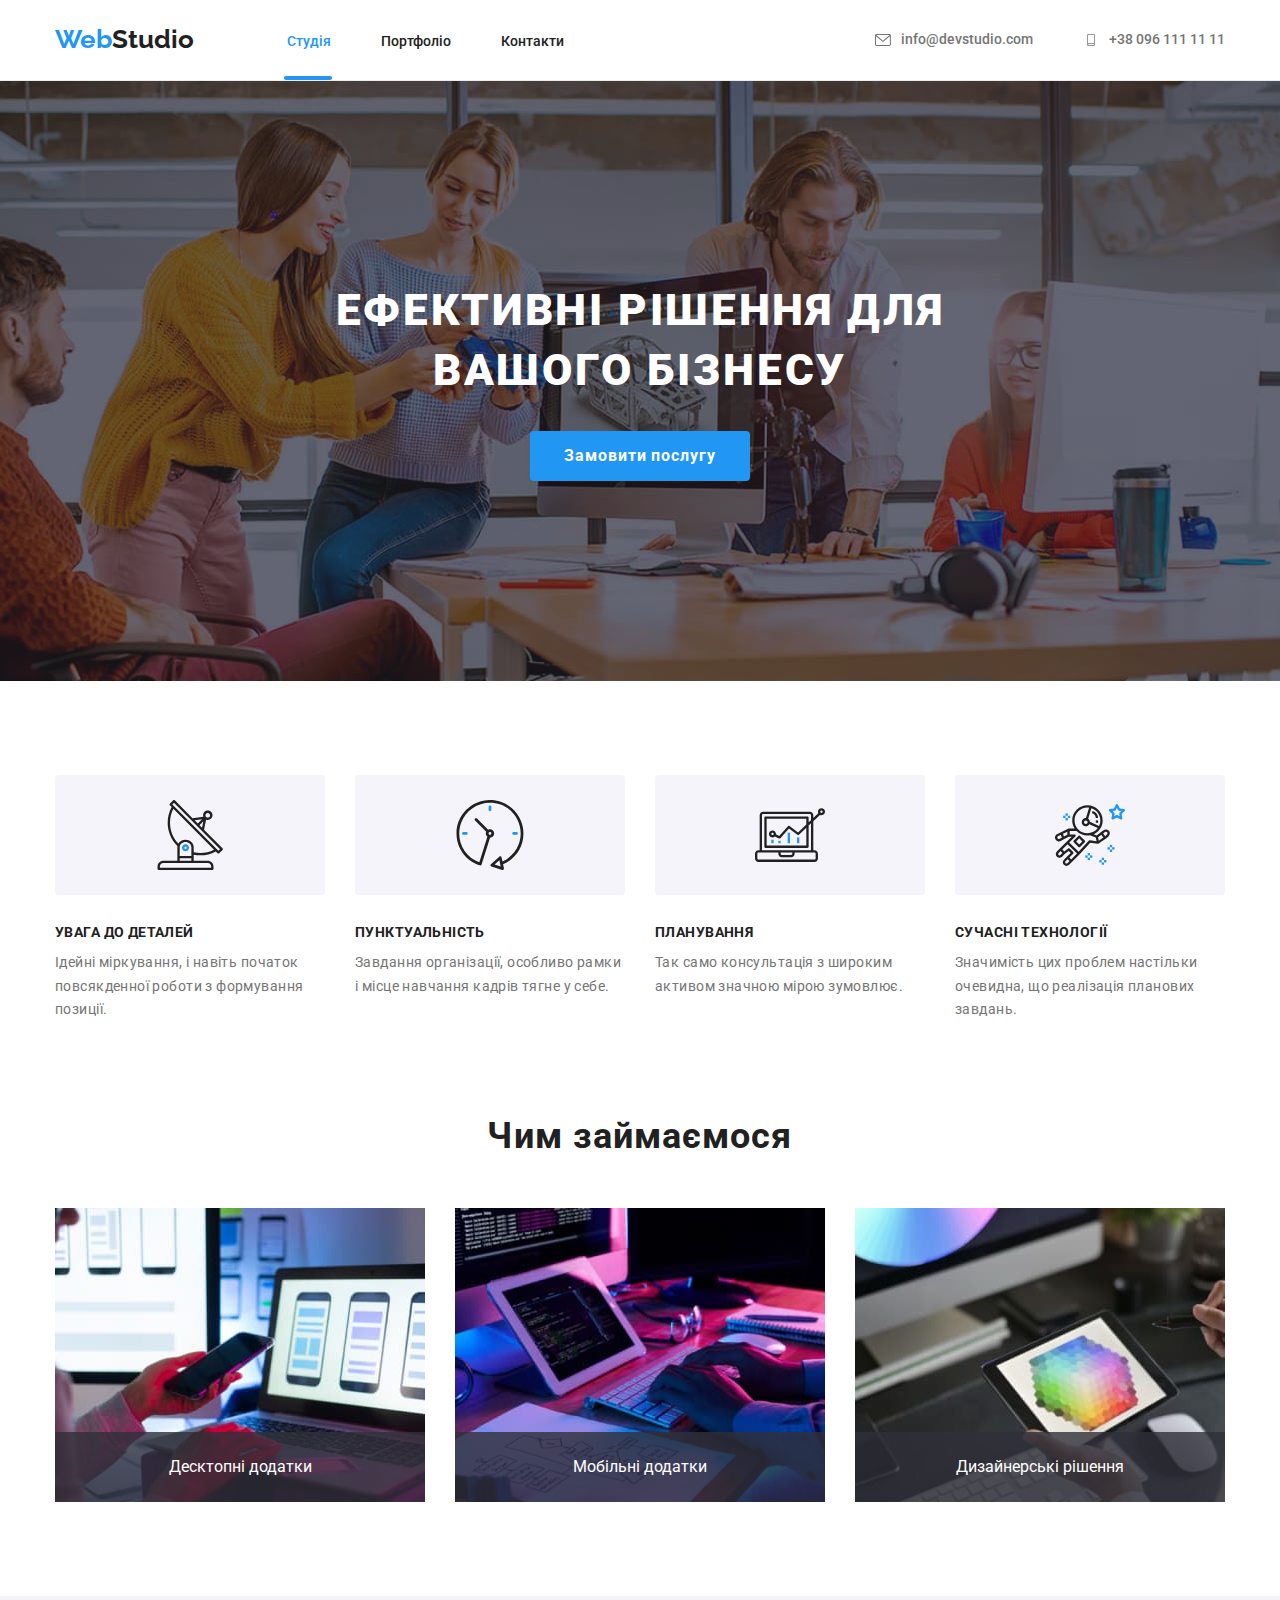
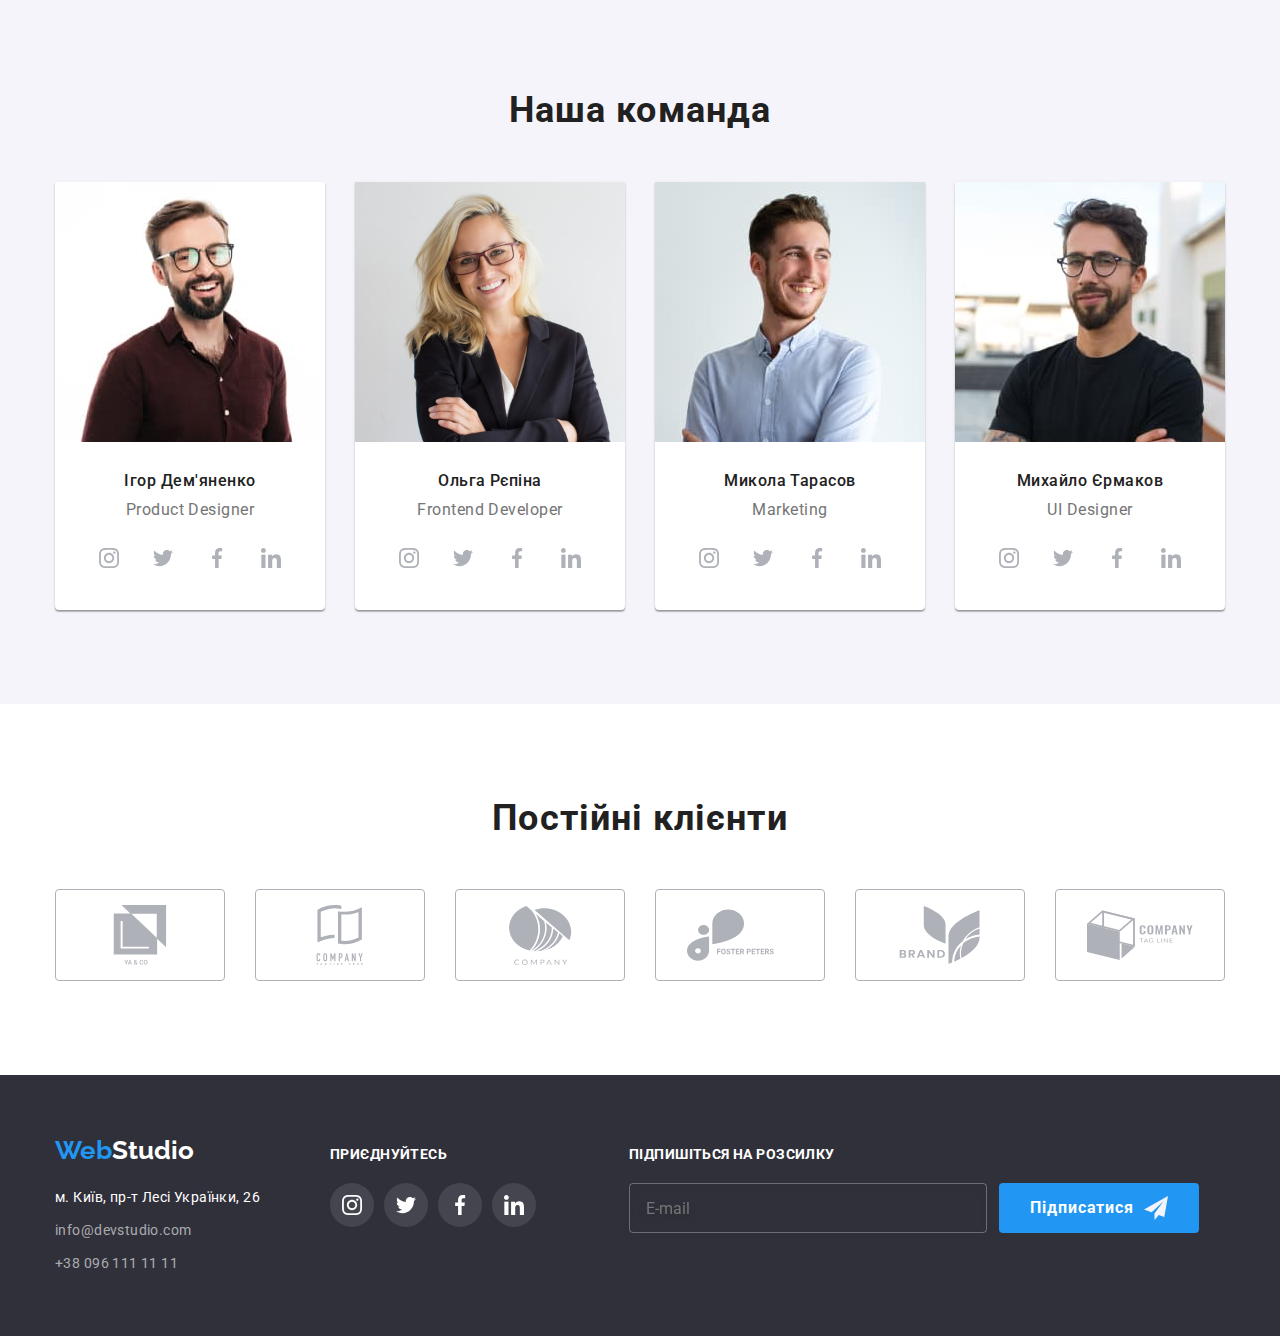
==== index.html @ 35b8fbfa "index.html BEM update" ====
<!DOCTYPE html>
<html lang="uk">
  <head>
    <meta charset="UTF-8" />
    <meta http-equiv="X-UA-Compatible" content="IE=edge" />
    <meta name="viewport" content="width=device-width, initial-scale=1.0" />
    <link rel="preconnect" href="https://fonts.googleapis.com" />
    <link rel="preconnect" href="https://fonts.gstatic.com" crossorigin />
    <link
      href="https://fonts.googleapis.com/css2?family=Raleway:wght@700&family=Roboto:wght@400;500;700;900&display=swap"
      rel="stylesheet"
    />
    <link
      rel="stylesheet"
      href="https://cdnjs.cloudflare.com/ajax/libs/modern-normalize/1.1.0/modern-normalize.css"
      integrity="sha512-Y0MM+V6ymRKN2zStTqzQ227DWhhp4Mzdo6gnlRnuaNCbc+YN/ZH0sBCLTM4M0oSy9c9VKiCvd4Jk44aCLrNS5Q=="
      crossorigin="anonymous"
      referrerpolicy="no-referrer"
    />
    <link rel="stylesheet" href="./css/styles.css" />
    <title>Студія</title>
  </head>

  <body>
    <!-- Шапка сторінки -->
    <header class="topbar">
      <div class="container topbar-flex">
        <nav class="topbar-navigation">
          <!-- Логотип -->
          <a href="./index.html" class="logo link-options"
            ><span class="word-web">Web</span
            ><span class="studio-header">Studio</span></a
          >
          <!-- Навігація по сторінці -->
          <ul class="topbar-navigation__list">
            <li class="topbar-navigation__group">
              <a
                href="./index.html"
                class="link-options topbar-navigation__link hover-transition active-main"
                >Студія</a
              >
            </li>
            <li class="topbar-navigation__group">
              <a
                href="./portfolio.html"
                class="link-options topbar-navigation__link hover-transition"
                >Портфоліо</a
              >
            </li>
            <li class="topbar-navigation__group">
              <a
                href="#"
                class="link-options topbar-navigation__link hover-transition"
                >Контакти</a
              >
            </li>
          </ul>
        </nav>
        <ul class="topbar-contacts__list">
          <li class="topbar-contacts__group">
            <a
              href="mailto:info@devstudio.com"
              class="link-options topbar-contacts__link hover-transition"
            >
              <svg class="topbar-contacts__icon" width="16" height="12">
                <use href="./images/icomoon/symbol-defs.svg#icon-mail"></use>
              </svg>
              info@devstudio.com</a
            >
          </li>
          <li class="topbar-contacts__group">
            <a
              href="tel:+380961111111"
              class="link-options topbar-contacts__link hover-transition"
            >
              <svg class="topbar-contacts__icon" width="16" height="12">
                <use href="./images/icomoon/symbol-defs.svg#icon-tel"></use>
              </svg>
              +38 096 111 11 11</a
            >
          </li>
        </ul>
      </div>
    </header>
    <!-- Основний контент сторінки -->
    <main>
      <!-- Головний банер -->
      <section class="hero">
        <div class="container hero-container">
          <h1 class="hero-title">Ефективні рішення для вашого бізнесу</h1>
          <div class="hero-div-btn">
            <button
              type="button"
              class="hero-button hover-transition"
              data-modal-open
            >
              Замовити послугу
            </button>
            <!-- Приховане вікно з формою -->
            <div class="backdrop is-hidden" data-modal>
              <div class="modal-window">
                <button type="button" class="close-button" data-modal-close>
                  <svg class="modal-icon" width="18" height="18">
                    <use
                      href="./images/icomoon/symbol-defs.svg#icon-close-btn"
                    ></use>
                  </svg>
                </button>
                <p class="modal-title">
                  Залиште свої дані, ми вам передзвонимо
                </p>
                <form name="signup_form" autocomplete="on">
                  <div class="modal-group">
                    <div class="modal-list">
                      <label class="modal-label" for="user-name">Ім'я</label>
                      <div class="input-container">
                        <input
                          class="modal-input"
                          type="text"
                          name="user-name"
                          id="user-name"
                          required
                        />
                        <svg class="modal-input-icon" width="18" height="18">
                          <use
                            href="./images/icomoon/symbol-defs.svg#icon-person-black"
                          ></use>
                        </svg>
                      </div>
                    </div>
                    <div class="modal-list">
                      <label class="modal-label" for="phone-number"
                        >Телефон
                      </label>
                      <div class="input-container">
                        <input
                          class="modal-input"
                          type="tel"
                          name="phone-number"
                          id="phone-number"
                          required
                        />
                        <svg class="modal-input-icon" width="18" height="18">
                          <use
                            href="./images/icomoon/symbol-defs.svg#icon-phone-black"
                          ></use>
                        </svg>
                      </div>
                    </div>
                    <div class="modal-list">
                      <label class="modal-label" for="user-email">Пошта</label>
                      <div class="input-container">
                        <input
                          class="modal-input"
                          type="email"
                          name="user-email"
                          id="user-email"
                          required
                        />
                        <svg class="modal-input-icon" width="18" height="18">
                          <use
                            href="./images/icomoon/symbol-defs.svg#icon-email-black"
                          ></use>
                        </svg>
                      </div>
                    </div>
                    <div class="modal-list">
                      <label class="modal-label" for="user-comment"
                        >Коментар</label
                      >
                      <textarea
                        class="modal-comment"
                        name="user-comment"
                        placeholder="Введіть текст"
                        rows="8"
                      ></textarea>
                    </div>
                  </div>
                  <div class="modal-licence">
                    <label class="licence-checkbox">
                      <input
                        type="checkbox"
                        name="licence"
                        class="checkbox hover-transition"
                      />
                      <span class="custom-checkbox hover-transition">
                        <svg class="checkbox-input-icon" width="16" height="15">
                          <use
                            href="./images/icomoon/symbol-defs.svg#icon-icon-check"
                          ></use>
                        </svg>
                      </span>
                      <p class="licence-text">
                        Погоджуюся з розсилкою та приймаю
                        <a href="#" class="link-options licence"
                          >Умови договору</a
                        >
                      </p>
                    </label>
                  </div>
                  <div class="modal-container-btn">
                    <button
                      type="submit"
                      class="modal-submit-btn hero-button hover-transition"
                    >
                      Відправити
                    </button>
                  </div>
                </form>
              </div>
            </div>
          </div>
        </div>
      </section>

      <!-- Текст під банером -->
      <section class="our-features">
        <div class="container">
          <h2 class="hidden">наші особливості</h2>
          <ul class="our-features-list">
            <li class="our-features-group">
              <div class="our-icons-group">
                <svg class="our-features-icon" width="70" height="70">
                  <use
                    href="./images/icomoon/symbol-defs.svg#icon-antenna"
                  ></use>
                </svg>
              </div>
              <h3 class="our-features-title">увага до деталей</h3>
              <p class="our-features-text">
                Ідейні міркування, і навіть початок повсякденної роботи з
                формування позиції.
              </p>
            </li>
            <li class="our-features-group">
              <div class="our-icons-group">
                <svg class="our-features-icon" width="70" height="70">
                  <use href="./images/icomoon/symbol-defs.svg#icon-clock"></use>
                </svg>
              </div>
              <h3 class="our-features-title">пунктуальність</h3>
              <p class="our-features-text">
                Завдання організації, особливо рамки і місце навчання кадрів
                тягне у себе.
              </p>
            </li>
            <li class="our-features-group">
              <div class="our-icons-group">
                <svg class="our-features-icon" width="70" height="70">
                  <use
                    href="./images/icomoon/symbol-defs.svg#icon-diagram"
                  ></use>
                </svg>
              </div>
              <h3 class="our-features-title">планування</h3>
              <p class="our-features-text">
                Так само консультація з широким активом значною мірою зумовлює.
              </p>
            </li>
            <li class="our-features-group">
              <div class="our-icons-group">
                <svg class="our-features-icon" width="70" height="70">
                  <use
                    href="./images/icomoon/symbol-defs.svg#icon-astronaut"
                  ></use>
                </svg>
              </div>
              <h3 class="our-features-title">сучасні технології</h3>
              <p class="our-features-text">
                Значимість цих проблем настільки очевидна, що реалізація
                планових завдань.
              </p>
            </li>
          </ul>
        </div>
      </section>

      <!--  Чим займаємося -->
      <section class="img-section section">
        <div class="container img-container">
          <h2 class="img-section-title">Чим займаємося</h2>
          <ul class="img-section__group">
            <li class="img-section__list">
              <div class="img-section__position">
                <img
                  src="images/img-1.jpeg"
                  alt="програміст працює за робочим столом"
                  width="370"
                  height="294"
                  class="img-section__picture"
                />
                <p class="img-section__label">Десктопні додатки</p>
              </div>
            </li>
            <li class="img-section__list">
              <div class="img-section__position">
                <img
                  src="images/img-2.jpeg"
                  alt="програміст створює дизайн для мобільних додатків"
                  width="370"
                  height="294"
                  class="img-section__picture"
                />
                <p class="img-section__label">Мобільні додатки</p>
              </div>
            </li>
            <li class="img-section__list">
              <div class="img-section__position">
                <img
                  src="images/img-3.jpeg"
                  alt="креативний веб дизайнер"
                  width="370"
                  height="294"
                  class="img-section__picture"
                />
                <p class="img-section__label">Дизайнерські рішення</p>
              </div>
            </li>
          </ul>
        </div>
      </section>

      <!-- Наша команда -->
      <section class="our-team section">
        <div class="container our-team-container">
          <h2 class="our-team-title">Наша команда</h2>
          <ul class="our-team-group">
            <li class="our-team-group__list">
              <img
                src="images/pic-0.jpeg"
                alt="Ігор Дем'яненко"
                width="270"
                height="260"
                class="our-team-group__img"
              />
              <div class="our-team__img-text">
                <h3 class="our-team__subtitle">Ігор Дем'яненко</h3>
                <p class="our-team__text">Product Designer</p>
                <ul class="soc-group">
                  <li class="soc-list">
                    <a
                      href="#"
                      class="social-link link-options hover-transition"
                    >
                      <svg class="social-link-icon" width="20" height="20">
                        <use
                          href="./images/icomoon/symbol-defs.svg#icon-instagram"
                        ></use>
                      </svg>
                    </a>
                  </li>
                  <li class="soc-list">
                    <a
                      href="#"
                      class="social-link link-options hover-transition"
                    >
                      <svg class="social-link-icon" width="20" height="20">
                        <use
                          href="./images/icomoon/symbol-defs.svg#icon-twitter"
                        ></use>
                      </svg>
                    </a>
                  </li>
                  <li class="soc-list">
                    <a
                      href="#"
                      class="social-link link-options hover-transition"
                    >
                      <svg class="social-link-icon" width="20" height="20">
                        <use
                          href="./images/icomoon/symbol-defs.svg#icon-facebook"
                        ></use>
                      </svg>
                    </a>
                  </li>
                  <li class="soc-list">
                    <a
                      href="#"
                      class="social-link link-options hover-transition"
                    >
                      <svg class="social-link-icon" width="20" height="20">
                        <use
                          href="./images/icomoon/symbol-defs.svg#icon-linkedin"
                        ></use>
                      </svg>
                    </a>
                  </li>
                </ul>
              </div>
            </li>
            <li class="our-team-group__list">
              <img
                src="images/pic-1.jpeg"
                alt="Ольга Рєпіна"
                width="270"
                height="260"
                class="our-team-group__img"
              />
              <div class="our-team__img-text">
                <h3 class="our-team__subtitle">Ольга Рєпіна</h3>
                <p class="our-team__text">Frontend Developer</p>
                <ul class="soc-group">
                  <li class="soc-list">
                    <a
                      href="#"
                      class="social-link link-options hover-transition"
                    >
                      <svg class="social-link-icon" width="20" height="20">
                        <use
                          href="./images/icomoon/symbol-defs.svg#icon-instagram"
                        ></use>
                      </svg>
                    </a>
                  </li>
                  <li class="soc-list">
                    <a
                      href="#"
                      class="social-link link-options hover-transition"
                    >
                      <svg class="social-link-icon" width="20" height="20">
                        <use
                          href="./images/icomoon/symbol-defs.svg#icon-twitter"
                        ></use>
                      </svg>
                    </a>
                  </li>
                  <li class="soc-list">
                    <a
                      href="#"
                      class="social-link link-options hover-transition"
                    >
                      <svg class="social-link-icon" width="20" height="20">
                        <use
                          href="./images/icomoon/symbol-defs.svg#icon-facebook"
                        ></use>
                      </svg>
                    </a>
                  </li>
                  <li class="soc-list">
                    <a
                      href="#"
                      class="social-link link-options hover-transition"
                    >
                      <svg class="social-link-icon" width="20" height="20">
                        <use
                          href="./images/icomoon/symbol-defs.svg#icon-linkedin"
                        ></use>
                      </svg>
                    </a>
                  </li>
                </ul>
              </div>
            </li>
            <li class="our-team-group__list">
              <img
                src="images/pic-2.jpeg"
                alt="Микола Тарасов"
                width="270"
                height="260"
                class="our-team-group__img"
              />
              <div class="our-team__img-text">
                <h3 class="our-team__subtitle">Микола Тарасов</h3>
                <p class="our-team__text">Marketing</p>
                <ul class="soc-group">
                  <li class="soc-list">
                    <a
                      href="#"
                      class="social-link link-options hover-transition"
                    >
                      <svg class="social-link-icon" width="20" height="20">
                        <use
                          href="./images/icomoon/symbol-defs.svg#icon-instagram"
                        ></use>
                      </svg>
                    </a>
                  </li>
                  <li class="soc-list">
                    <a
                      href="#"
                      class="social-link link-options hover-transition"
                    >
                      <svg class="social-link-icon" width="20" height="20">
                        <use
                          href="./images/icomoon/symbol-defs.svg#icon-twitter"
                        ></use>
                      </svg>
                    </a>
                  </li>
                  <li class="soc-list">
                    <a
                      href="#"
                      class="social-link link-options hover-transition"
                    >
                      <svg class="social-link-icon" width="20" height="20">
                        <use
                          href="./images/icomoon/symbol-defs.svg#icon-facebook"
                        ></use>
                      </svg>
                    </a>
                  </li>
                  <li class="soc-list">
                    <a
                      href="#"
                      class="social-link link-options hover-transition"
                    >
                      <svg class="social-link-icon" width="20" height="20">
                        <use
                          href="./images/icomoon/symbol-defs.svg#icon-linkedin"
                        ></use>
                      </svg>
                    </a>
                  </li>
                </ul>
              </div>
            </li>
            <li class="our-team-group__list">
              <img
                src="images/pic-3.jpeg"
                alt="Михайло Єрмаков"
                width="270"
                height="260"
                class="our-team-group__img"
              />
              <div class="our-team__img-text">
                <h3 class="our-team__subtitle">Михайло Єрмаков</h3>
                <p class="our-team__text">UI Designer</p>
                <ul class="soc-group">
                  <li class="soc-list">
                    <a
                      href="#"
                      class="social-link link-options hover-transition"
                    >
                      <svg class="social-link-icon" width="20" height="20">
                        <use
                          href="./images/icomoon/symbol-defs.svg#icon-instagram"
                        ></use>
                      </svg>
                    </a>
                  </li>
                  <li class="soc-list">
                    <a
                      href="#"
                      class="social-link link-options hover-transition"
                    >
                      <svg class="social-link-icon" width="20" height="20">
                        <use
                          href="./images/icomoon/symbol-defs.svg#icon-twitter"
                        ></use>
                      </svg>
                    </a>
                  </li>
                  <li class="soc-list">
                    <a
                      href="#"
                      class="social-link link-options hover-transition"
                    >
                      <svg class="social-link-icon" width="20" height="20">
                        <use
                          href="./images/icomoon/symbol-defs.svg#icon-facebook"
                        ></use>
                      </svg>
                    </a>
                  </li>
                  <li class="soc-list">
                    <a
                      href="#"
                      class="social-link link-options hover-transition"
                    >
                      <svg class="social-link-icon" width="20" height="20">
                        <use
                          href="./images/icomoon/symbol-defs.svg#icon-linkedin"
                        ></use>
                      </svg>
                    </a>
                  </li>
                </ul>
              </div>
            </li>
          </ul>
        </div>
      </section>
    </main>

    <!-- Постійні клієнти -->
    <section class="partners section">
      <div class="container">
        <h2 class="partners-title">Постійні клієнти</h2>
        <ul class="partners-group">
          <li class="partners-group__list">
            <a
              href="#"
              class="link-options partners-group__link hover-transition"
            >
              <svg class="partners-group__icon" width="106" height="60">
                <use
                  href="./images/icomoon/symbol-defs.svg#icon-client-logo-1"
                ></use>
              </svg>
            </a>
          </li>
          <li class="partners-group__list">
            <a
              href="#"
              class="link-options partners-group__link hover-transition"
            >
              <svg class="partners-group__icon" width="106" height="60">
                <use
                  href="./images/icomoon/symbol-defs.svg#icon-client-logo-2"
                ></use>
              </svg>
            </a>
          </li>
          <li class="partners-group__list">
            <a
              href="#"
              class="link-options partners-group__link hover-transition"
            >
              <svg class="partners-group__icon" width="106" height="60">
                <use
                  href="./images/icomoon/symbol-defs.svg#icon-client-logo-3"
                ></use>
              </svg>
            </a>
          </li>
          <li class="partners-group__list">
            <a
              href="#"
              class="link-options partners-group__link hover-transition"
            >
              <svg class="partners-group__icon" width="106" height="60">
                <use
                  href="./images/icomoon/symbol-defs.svg#icon-client-logo-4"
                ></use>
              </svg>
            </a>
          </li>
          <li class="partners-group__list">
            <a
              href="#"
              class="link-options partners-group__link hover-transition"
            >
              <svg class="partners-group__icon" width="106" height="60">
                <use
                  href="./images/icomoon/symbol-defs.svg#icon-client-logo-5"
                ></use>
              </svg>
            </a>
          </li>
          <li class="partners-group__list">
            <a
              href="#"
              class="link-options partners-group__link hover-transition"
            >
              <svg class="partners-group__icon" width="106" height="60">
                <use
                  href="./images/icomoon/symbol-defs.svg#icon-client-logo-6"
                ></use>
              </svg>
            </a>
          </li>
        </ul>
      </div>
    </section>

    <!-- Підвал сторінки -->
    <footer class="basement">
      <div class="container basement-container">
        <div class="basement-logo-con">
          <a href="./index.html" class="logo link-options logo-basement"
            ><span class="word-web">Web</span
            ><span class="studio-footer">Studio</span></a
          >
          <address class="basement-adress-section">
            <ul class="basement-contacts__list">
              <li class="basement-contacts__group">
                <a
                  href="https://goo.gl/maps/L8f5SfHQkq7jRVht7"
                  class="link-options basement-contacts__address hover-transition basement-contacts__hover"
                  >м. Київ, пр-т Лесі Українки, 26
                </a>
              </li>
              <li class="basement-contacts__group">
                <a
                  href="mailto:info@devstudio.com"
                  class="link-options basement-contacts__mail hover-transition basement-contacts__hover"
                  >info@devstudio.com
                </a>
              </li>
              <li class="basement-contacts__group">
                <a
                  href="tel:+380961111111"
                  class="link-options basement-contacts__tel hover-transition basement-contacts__hover"
                  >+38 096 111 11 11
                </a>
              </li>
            </ul>
          </address>
        </div>
        <div class="basement-icon-group">
          <p class="basement__subtitle">приєднуйтесь</p>
          <ul class="basement-social__group">
            <li class="basement-social__list">
              <a
                href="#"
                class="link-options basement-social__link hover-transition"
              >
                <svg class="basement-social__icon" width="20" height="20">
                  <use
                    href="./images/icomoon/symbol-defs.svg#icon-instagram"
                  ></use>
                </svg>
              </a>
            </li>
            <li class="basement-social__list">
              <a
                href="#"
                class="link-options basement-social__link hover-transition"
              >
                <svg class="basement-social__icon" width="20" height="20">
                  <use
                    href="./images/icomoon/symbol-defs.svg#icon-twitter"
                  ></use>
                </svg>
              </a>
            </li>
            <li class="basement-social__list">
              <a
                href="#"
                class="basement-social__link link-options hover-transition"
              >
                <svg class="basement-social__icon" width="20" height="20">
                  <use
                    href="./images/icomoon/symbol-defs.svg#icon-facebook"
                  ></use>
                </svg>
              </a>
            </li>
            <li class="basement-social__list">
              <a
                href="#"
                class="basement-social__link link-options hover-transition"
              >
                <svg class="basement-social__icon" width="20" height="20">
                  <use
                    href="./images/icomoon/symbol-defs.svg#icon-linkedin"
                  ></use>
                </svg>
              </a>
            </li>
          </ul>
        </div>
        <form class="basement-email-group" name="signup_form" autocomplete="on">
          <p class="basement__subtitle">підпишіться на розсилку</p>
          <div class="basement-label-container">
            <label class="basement-label">
              <input
                class="basement-label__input"
                type="email"
                name="email"
                placeholder="E-mail"
                id="user_email"
              />
            </label>
            <button
              type="submit"
              class="basement-button__submit hero-button hover-transition"
            >
              Підписатися<svg
                class="basement-button__icon"
                width="24"
                height="24"
              >
                <use
                  href="./images/icomoon/symbol-defs.svg#icon-icon-send"
                ></use>
              </svg>
            </button>
          </div>
        </form>
      </div>
    </footer>

    <script src="./js/modal.js"></script>
  </body>
</html>
---- css/styles.css ----
/* ---------------------------------- COLORS --------------------------------- */
:root{
    --primery-text-color: #212121;
    --additional-text-color: #FFFFFF;
    --paragraph-tex-color: #757575;
    --text-hover-color: #2196F3;
    --footer-contact-color: rgba(255, 255, 255, 0.6);
    --background-color: #ffffff;
    --background-color-additional: #2f303a;
    --background-color-special: #F5F4FA;
    --social-main-color: #AFB1B8;
}

/* ------------- body+logo+head+footer (тіло+логотип+шапка+підвал) ----------- */
/* ----- body (тіло) -----*/
body {
    background-color: #FFFFFF;
    font-family: 'Roboto', sans-serif;
    color: var(--primery-text-color);
}

.hidden{
    position: absolute;
    white-space: nowrap;
    width: 1px;
    height: 1px;
    overflow: hidden;
    border: 0;
    padding: 0;
    clip: rect(0 0 0 0);
    clip-path: inset(50%);
    margin: -1px;
}

.is-hidden{
    visibility: hidden;
    opacity: 0;
    pointer-events: none;
}

/* links option (налаштування для посилать) */
.link-options {
    text-decoration: none;
}

h1,h2,h3,h4,h5,p,ul {
    margin: 0;
}

ul,ol{
    margin: 0;
    padding-left: 0;
}

.container{
    width: 1200px;
    padding-left: 15px;
    padding-right: 15px;
    margin: 0 auto;
}

.hover-transition {
    transition-duration: 250ms;
    transition-timing-function: cubic-bezier(0.4, 0, 0.2, 1);
}

/* .active{} */

/* ---------------------------------- LOGO ----------------------------------- */
/* "web" and "studio" style logo (in header and footer) */
.logo {
    font-family: 'Raleway', sans-serif;
    padding-top: 24px;
    padding-bottom: 25px;
}

/* options font LOGO (located in header and footer) */
.word-web,
.studio-header,
.studio-footer{
    font-weight: 700;
    font-size: 26px;
    line-height: 1.19;
}

/* options for tex "web" in logo */
.word-web {
    color: var(--text-hover-color);
}
/* options for tex "studio" in header logo */
.studio-header {
    color: var(--primery-text-color);
}
/* options for tex "studio" in footer logo */
.studio-footer {
    color: var(--additional-text-color);
}

/* ---------------------------- footer logo option --------------------------- */
.logo-basement {
    padding: 0;
}

/* =========================== HEADER (шапка сайта) ========================== */
/* header navigation options (налаштування шапки) */
.topbar { 
    border-bottom: 1px solid #ECECEC;
}

.topbar-flex {
    box-sizing: border-box;
    display: flex;
    justify-content: center;
}

.topbar-navigation__link, 
.topbar-contacts__link {
    font-weight: 500;
    font-size: 14px;
    line-height: 1.14;
}

.topbar-contacts__link{
    display: flex;
    align-items: center;
}

.topbar-navigation__list,
.topbar-contacts__list{
    list-style: none;
    display: flex;
}

/* ---------------------------- header navigation ---------------------------- */
/* header navigation section options (налаштування секції навігації) */
.topbar-navigation{
    display: inline-flex;
    justify-content: center;
}

.topbar-navigation__list{
    gap: 50px;
    margin-left: 93px;
}

/* header navigation list options (налаштування списку навігації) */
.topbar-navigation__group {
    margin-top: 32px;
}

/* header navigation link options (налаштування рядків списку навігації) */
.topbar-navigation__link{
    color: var(--primery-text-color);
    padding-top: 32px;
    padding-bottom: 32px;

    position: relative;
}
.topbar-navigation__link:hover,
.topbar-navigation__link:focus{
    color: var(--text-hover-color);
}

.active-porfolio, 
.active-main{
    color: var(--text-hover-color);
}

.active-main::after{
    content: '';
    position: absolute;
    bottom: 1px;
    left: -3px;
    width: 48px;
    height: 4px;
    background-color: var(--text-hover-color);
    border-radius: 2px;
}

.active-porfolio::after{
    content: '';
    position: absolute;
    bottom: 1px;
    left: -4px;
    width: 78px;
    height: 4px;
    background-color: var(--text-hover-color);
    border-radius: 2px;
}

/* ----------------------------- header contacts ----------------------------- */
.topbar-contacts__list{
    gap: 50px;
    margin-left: auto;
}

/* header contacts list options (налаштування списку контактів) */
.topbar-contacts__group {
    display: flex;
}

/* header contacts color and hover (налаштування контактів в шапці) */
.topbar-contacts__link {
    color: var(--paragraph-tex-color);
    padding-top: 32px;
    padding-bottom: 32px;
    fill: var(--paragraph-tex-color);
}
.topbar-contacts__link:focus ,
.topbar-contacts__link:hover {
    color: var(--text-hover-color);
    fill: var(--text-hover-color);
}

.topbar-contacts__icon{
margin-right: 10px;
}



/* -====================== FOOTER section (підвал сайту) ======================*/
/* footer section options (налаштування підвалу) */
.basement {
    background-color: var(--background-color-additional);
    padding-top: 60px;
    padding-bottom: 60px;
}

/* footer list options (налаштування списку в підвалі) */
.basement-contacts__list {
    display: inline;
    list-style: none;
}

.basement-logo {
    margin-bottom: 30px;
}

.basement-contacts__group{
    display: block;
    margin-bottom: 9px;
}

.basement-contacts__group:last-child{
    margin-bottom: 0;
}

/* footer address options (налаштування адреси в підвалі) */
.basement-contacts__address,
.basement-contacts__mail,
.basement-contacts__tel{
    font-style: normal;
    font-weight: 400;
    font-size: 14px;
    line-height: 1.71;
    letter-spacing: 0.03em;
}

.basement-contacts__address{
    color: var(--additional-text-color);
}
/* .basement-contacts__address:hover,
.basement-contacts__address:focus {
    color: var(--text-hover-color);
} */

.basement-contacts__hover:hover {
    color: var(--text-hover-color);
}

/* footer contacts options (налаштування контактів в підвалі) */
.basement-contacts__mail,
.basement-contacts__tel {
    color: var(--footer-contact-color);
}
/* .basement-contacts:hover,
.basement-contacts:focus,
 */

.basement-container {
    display: flex;
    align-items: baseline;
}

.basement-adress-section {
    margin-top: 20px;
}

.basement__subtitle {
    color: var(--additional-text-color);
    margin-bottom: 20px;
}

.basement-icon-group {
    display: block;
    width: 206px;
    height: 80px;
    margin-left: 70px;
}

.basement-social__link{
    display: flex;
    justify-content: center;
    align-items: center;
    width: 44px;
    height: 44px;
    border-radius: 50%;
    background-color: rgba(255, 255, 255, 0.1);;
    fill: var(--additional-text-color);
}

.basement-social__link:hover,
.basement-social__link:focus{
    background-color: var(--text-hover-color);
}
/* .basement-social__icon{} */

/* !----------------------------- footer form ----------------------------- */

.basement-email-group {
    display: block;
    width: 570px;
    height: 86px;
    margin-left: 93px;
}

.basement-label-container {
    display: flex;
}

/* .basement-label{} */

.basement-label__input{
    background-color: transparent;
    font-style: sans-serif;
    color: var(--additional-text-color);
    font-size: 16px;
    line-height: 1.25;
    letter-spacing: 0.003em;

    align-content: center;
    height: 50px;
    width: 358px;

    border: 1px solid rgba(255, 255, 255, 0.3);
    filter: drop-shadow(0px 4px 4px rgba(0, 0, 0, 0.15));
    border-radius: 4px;
    margin-right: 12px;

    padding-left: 16px;
}

.basement-button__submit{
    display: flex;
    align-content: center;
    justify-content: center;
    align-items: center;
    max-width: 200px;
    padding: 0 24px;
    gap: 10px;
}

.basement-button__icon{
    fill: var(--background-color-special);
}

/* ++++++++++++++ main index.html (основний контент index.html) ++++++++++++++ */
/* =========================== HERO section (герой) ===========================*/
.hero { 
    background-color: var(--background-color-additional);
    background-image: linear-gradient(rgba(47, 48, 58, 0.4) , rgba(47, 48, 58, 0.4) ) , url(../images/hero-bg.jpeg);
    background-size: 1600px;
    background-repeat: no-repeat;
    background-position: center;
/*     background-size: cover; */
    padding-top: 200px;
    padding-bottom: 200px;
}

/* .hero-container{} */

.hero-title {
    color: var(--additional-text-color);
    font-weight: 900;
    font-size: 44px;
    line-height: 1.36;
    text-align: center;
    letter-spacing: 0.06em;
    text-transform: uppercase;
    /* position */
    max-width: 696px;
    margin: 0 auto;
    margin-bottom: 30px;
}

.hero-div-btn {
    display: flex;
    justify-content: center;
}

.hero-button {
    color: var(--additional-text-color);
    background: var(--text-hover-color);
    cursor: pointer;
    font-family: inherit;
    font-weight: 700;
    font-size: 16px;
    line-height: 1.87;
    letter-spacing: 0.06em;
    text-align: center;
    height: 50px;
    width: 220px;
    border-radius: 4px;
    border-style: none;
    /* position */
    position: relative;
    overflow: hidden;
}
.hero-button:hover,
.hero-button:focus{
    background: #188CE8;
    box-shadow: 0px 4px 4px rgba(0, 0, 0, 0.15);
    border-radius: 4px;
}

.backdrop {
    position: fixed;
    top: 0;
    left: 0;
    width: 100vw;
    height: 100vh;
    background: rgba(0, 0, 0, 0.2);
    transition: opacity 500ms cubic-bezier(0.11, 0, 0.5, 0) 0s, visibility 500ms cubic-bezier(0.11, 0, 0.5, 0) 0s;
    z-index: 10;
}

.modal-window {
    position: absolute;
    top: 50%;
    left: 50%;
    transform: translate(-50%, -50%);
    width: 528px;

    background-color: var(--additional-text-color);
    box-shadow: 0px 1px 3px rgba(0, 0, 0, 0.12), 0px 1px 1px rgba(0, 0, 0, 0.14), 0px 2px 1px rgba(0, 0, 0, 0.2);
    border-radius: 4px;

    padding: 40px;
}

.close-button{
    position: absolute;
    top: 8px;
    right: 8px;

    border: 1px solid rgba(0, 0, 0, 0.1);
    background-color: var(--additional-text-color);
    border-radius: 50%;
    width: 30px;
    height: 30px;

    padding: 0;
    display: flex;
    justify-content: center;
    align-items: center;

    cursor: pointer;
}
.close-button:hover .modal-icon{
    fill: var(--text-hover-color);
}

.modal-title{
    text-align: center;
    font-family: sans-serif;
    font-weight: 700;
    font-size: 20px;
    line-height: 1.15;
    letter-spacing: 0.03em;
    color: var(--primery-text-color);

    margin-bottom: 12px;
}

.modal-group{
margin: 0;
}

.modal-list{
    margin-bottom: 10px;
    display: flex;
    flex-direction: column;
    gap: 4px;

    font-family: sans-serif;
    font-size: 12px;
    line-height: 1.16;
    letter-spacing: 0.01em;

}
.modal-list:last-child{
    margin: 0;
}

.modal-label,
.modal-comment::placeholder{
    color: var(--paragraph-tex-color);    
    font-family: sans-serif;
    font-size: 12px;
    line-height: 1.16;
    letter-spacing: 0.01em;

    fill: var(--primery-text-color);
}

.input-container{
    fill: var(--primery-text-color);
    position: relative;
}

.modal-label,
.input-container:hover input,
.input-container:hover  .modal-input-icon,
.modal-comment:hover,
.input-container input:focus,
.modal-comment:focus,
.modal-input:focus,
.modal-input:focus + .modal-input-icon{
    border-color: var(--text-hover-color);
    fill: var(--text-hover-color);
    outline: var(--text-hover-color);
}



.input-container input{
    padding: 12px 16px;
    padding-left: 42px;
    height: 40px;
    border: 1px solid rgba(33, 33, 33, 0.2);
    border-radius: 4px;
    width: 100%;
}


.modal-input-icon {
    position: absolute;
    top: 50%;
    left: 15px;
    transform: translateY(-50%);
}

.modal-comment{
    height: 120px;
    margin-bottom: 20px;
    border: 1px solid rgba(33, 33, 33, 0.2);
    border-radius: 4px;
    resize: none;
    padding: 12px 16px;
}
.modal-comment::placeholder {
    color: rgba(117, 117, 117, 0.5);
}

/* .modal-licence{} */


.licence-checkbox { 
    display: flex;
    align-items: center;
    flex-direction: row;
    justify-content: center;
    margin-bottom: 30px;
    position: relative;
}

.checkbox {
    -webkit-appearance: none;
    -moz-appearance: none;
    appearance: none;
}
.custom-checkbox {
    box-sizing: border-box;
    width: 16px;
    height: 15px;

    position: relative;
    margin-right: 7px;

    border: 2px solid var(--primery-text-color);
    border-radius: 2px;

    fill: transparent;
}
.checkbox:checked + .custom-checkbox{
    background-color: var(--text-hover-color);
    border: none;
    fill: var(--additional-text-color);
}

.checkbox-input-icon{
    position: absolute;
    top: 50%;
    left: 50%;
    transform: translate(-50%, -50%);
}

.licence-text{
    font-family: sans-serif;
    font-size: 14px;
    line-height: 1.7;
    letter-spacing: 0.03em;
}

.licence-text{
    color: var(--paragraph-tex-color);
}
.licence{
/*     text-decoration: underline; */
    color: var(--text-hover-color);
    margin: 0;
    padding: 0;
    border-bottom: 1px solid var(--text-hover-color);
}

.modal-container-btn{
    display: flex;
    justify-content: center;
}

/* .modal-submit-btn {} */

/* -==================== our-features (текст під банером) ==================== */
.our-features {padding-top: 94px;}

.our-features-list{
    color: var(--primery-text-color);
    list-style: none;
    display: flex;
    gap: 30px;
}

.our-features-group {
    flex-basis: calc((100% - 90px) / 4);
}

.our-icons-group {
    width: 270px;
    height: 120px;
    border-radius: 4px;
    background-color: var(--background-color-special);
    display: flex;
    justify-content: center;
    align-items: center;
    margin-bottom: 30px;
}

.our-features-icon {
fill: var(--primery-text-color);
}

/* title options (налаштування назви) */
.our-features-title,
.img-label,
.basement__subtitle {
    font-weight: 700;
    font-size: 14px;
    line-height: 1.14;
    letter-spacing: 0.03em;
    text-transform: uppercase;
}

.our-features-title,
.img-label {
    margin-bottom: 10px;
}

/* paragraph options (налаштування параграфу) */
.our-features-text{
    color: var(--paragraph-tex-color);
    font-size: 14px;
    line-height: 1.71;
    letter-spacing: 0.03em;
}

/* ======================= img-section (чим займаємось) ======================= */

/* title in section 3 and 4  */
.img-section-title, 
.our-team-title, 
.partners-title{
    color: var(--primery-text-color);
    font-weight: 700;
    font-size: 36px;
    line-height: 1.16;
    text-align: center;
    letter-spacing: 0.03em;
    /* position */
    box-sizing: border-box;
    margin-bottom: 50px;
}

.img-section__picture {
    display: block;
}

.img-section__list {
    position: relative;
}

.img-section__position > .img-section__label {
    position: absolute;
    bottom: 0;
    margin: 0;
}

.img-section__label{
    color: var(--additional-text-color);
    display: flex;
    justify-content: center;
    align-items: center;
    background-color: rgba(47, 48, 58, 0.8);
    height: 70px;
    width: 370px;
}

/*  налаштування списку (list options) */
.img-section__group,
.our-team-group{
    display: flex;
    list-style: none;
    gap: 30px;
}

/* .img-section-picture{} */

/* =================== our team (ot) (наша команда) section =================== */
.our-team {
    background-color: var(--background-color-special);
}

/* .our-team-main-title {} */

/* our-team-group{} */

.our-team-group__list{
    margin: 0 auto;
    background-color: var(--additional-text-color);
    width: calc((100% - 90px) / 4);
    box-shadow: 0px 1px 3px rgba(0, 0, 0, 0.12), 0px 1px 1px rgba(0, 0, 0, 0.14), 0px 2px 1px rgba(0, 0, 0, 0.2);
    border-radius: 0px 0px 4px 4px;
}

.our-team-group__img {
    display: block;
}

.our-team__img-text {
    padding: 30px 0;
}

.our-team__subtitle {
    color: var(--primery-text-color);
    font-weight: 500;
    font-size: 16px;
    line-height: 1.18;
    text-align: center;
    letter-spacing: 0.03em;
    margin-bottom: 10px;
}

.our-team__text {
    color: var(--paragraph-tex-color);
    font-size: 16px;
    line-height: 1.18;
    text-align: center;
    letter-spacing: 0.03em;
    margin-bottom: 16px;
}

.soc-group, 
.basement-social__group {
    display: flex;
    justify-content: center;
    gap: 10px;
}

.soc-list, 
.basement-social__list {
    list-style: none;
    display: contents;
}

.social-link{
    display: flex;
    justify-content: center;
    align-items: center;
    width: 44px;
    height: 44px;
    border-radius: 50%;
    fill: var(--social-main-color);
}

.social-link:hover,
.social-link:focus{
    background-color: var(--text-hover-color);
    fill: var(--additional-text-color);
}

/* нижче наведено ту саму функцію хіба довшим шляхом, тобто додатковими рядками */
/* .social-link:hover,
.social-link:focus{
    background-color: var(--text-hover-color);
}

.social-link:hover social-link-icon,
.social-link:focus social-link-icon{
fill: var(--additional-text-color);
} */

.section {
    padding-top: 94px;
    padding-bottom: 94px;
}

/* =================== partners (наша команда) section =================== */
.partners-group{
    list-style: none;
    display: flex;
    justify-content: center;
    gap: 30px;
}

/* .partners-list{} */

.partners-group__link{
    display: flex;
    justify-content: center;
    align-items: center;
    box-sizing: border-box;
    border: 1px solid var(--social-main-color);
    border-radius: 4px;
    width: 170px;
    height: 92px;
    fill: var(--social-main-color);
}
.partners-group__link:hover, 
.partners-group__link:focus{
    fill: var(--text-hover-color);
    border: 1px solid var(--text-hover-color);
}

/* .partners-group__icon{} */


/* ++++++++++++++++++++++++++ PAGE 2 portfolio.html +++++++++++++++++++++++++  */
/* ---------- main potfolio.html (основний контент portfolio.html) ----------  */

/* button list options (налаштування списка кнопок) */
.porfolio-btn-list{
    list-style: none;
    display: flex;
    justify-content: center;
    gap: 8px;
    margin-bottom: 50px;     
}

/* .porfolio-btn-grop {} */

/* button options (налаштування кнопки) */
.portfolio-btn {
    background-color: var(--background-color-special);
    cursor: pointer;
    font-family: inherit;
    font-weight: 500;
    font-size: 16px;
    line-height: 1.62;
    text-align: center;
    letter-spacing: 0.03em;
    /* btn style */
    border-style: none;
    border-radius: 4px;
    height: 38px;
    padding-left: 20px;
    padding-right: 20px;
}
.portfolio-btn:hover,
.portfolio-btn:focus{
    background-color: var(--text-hover-color);
    color: var(--additional-text-color);
    box-shadow: 0px 3px 1px rgba(0, 0, 0, 0.1), 0px 1px 2px rgba(0, 0, 0, 0.08), 0px 2px 2px rgba(0, 0, 0, 0.12);
    border-radius: 4px;
}

/* .nav-btn {} */

/* ============================ porfolio-link-list ============================ */
.porfolio-link-list {
    list-style: none;
    display: flex;
    flex-wrap: wrap;
    gap: 30px;
}

.porfolio-link-group {
    flex-basis: calc((100% - 60px)/3);
}

.portfolio-links{
    display: block;
}

.portfolio-links:hover, 
.portfolio-links:focus{
box-shadow: 0px 1px 1px rgba(0, 0, 0, 0.12), 0px 4px 4px rgba(0, 0, 0, 0.06), 1px 4px 6px rgba(0, 0, 0, 0.16);
}

.image-portfolio{
    position: relative;
    overflow: hidden;
}

.image-portfolio:hover .image-overlay{
transform: translatex(0);
}

.image-overlay {
    position: absolute;
    top: 0;
    left: 0;
    width: 100%;
    height: 100%;

    padding: 63px 24px;
    font-family: sans-serif;
    font-size: 18px;
    line-height: 1.5;
    color: var(--additional-text-color);
    background-color:  rgba(33, 150, 243, 0.9);

    transform: translateY(100%);
    transition: transform 250ms ease;
}



.porfolio-link-img {
    display: block;
}

.porfolio-link-title{
    color: var(--primery-text-color);
    font-weight: 700;
    font-size: 18px;
    line-height: 2;
    letter-spacing: 0.06em;
}

.portfolio-tex-under-img{
    border-bottom:1px solid #EEEEEE;
    border-left:1px solid #EEEEEE;
    border-right:1px solid #EEEEEE;
    padding: 20px 24px;
}

.porfolio-link-text{
    color: var(--paragraph-tex-color);
    font-size: 16px;
    line-height: 1.87;
    letter-spacing: 0.03em;
    margin-top: 4px;
}
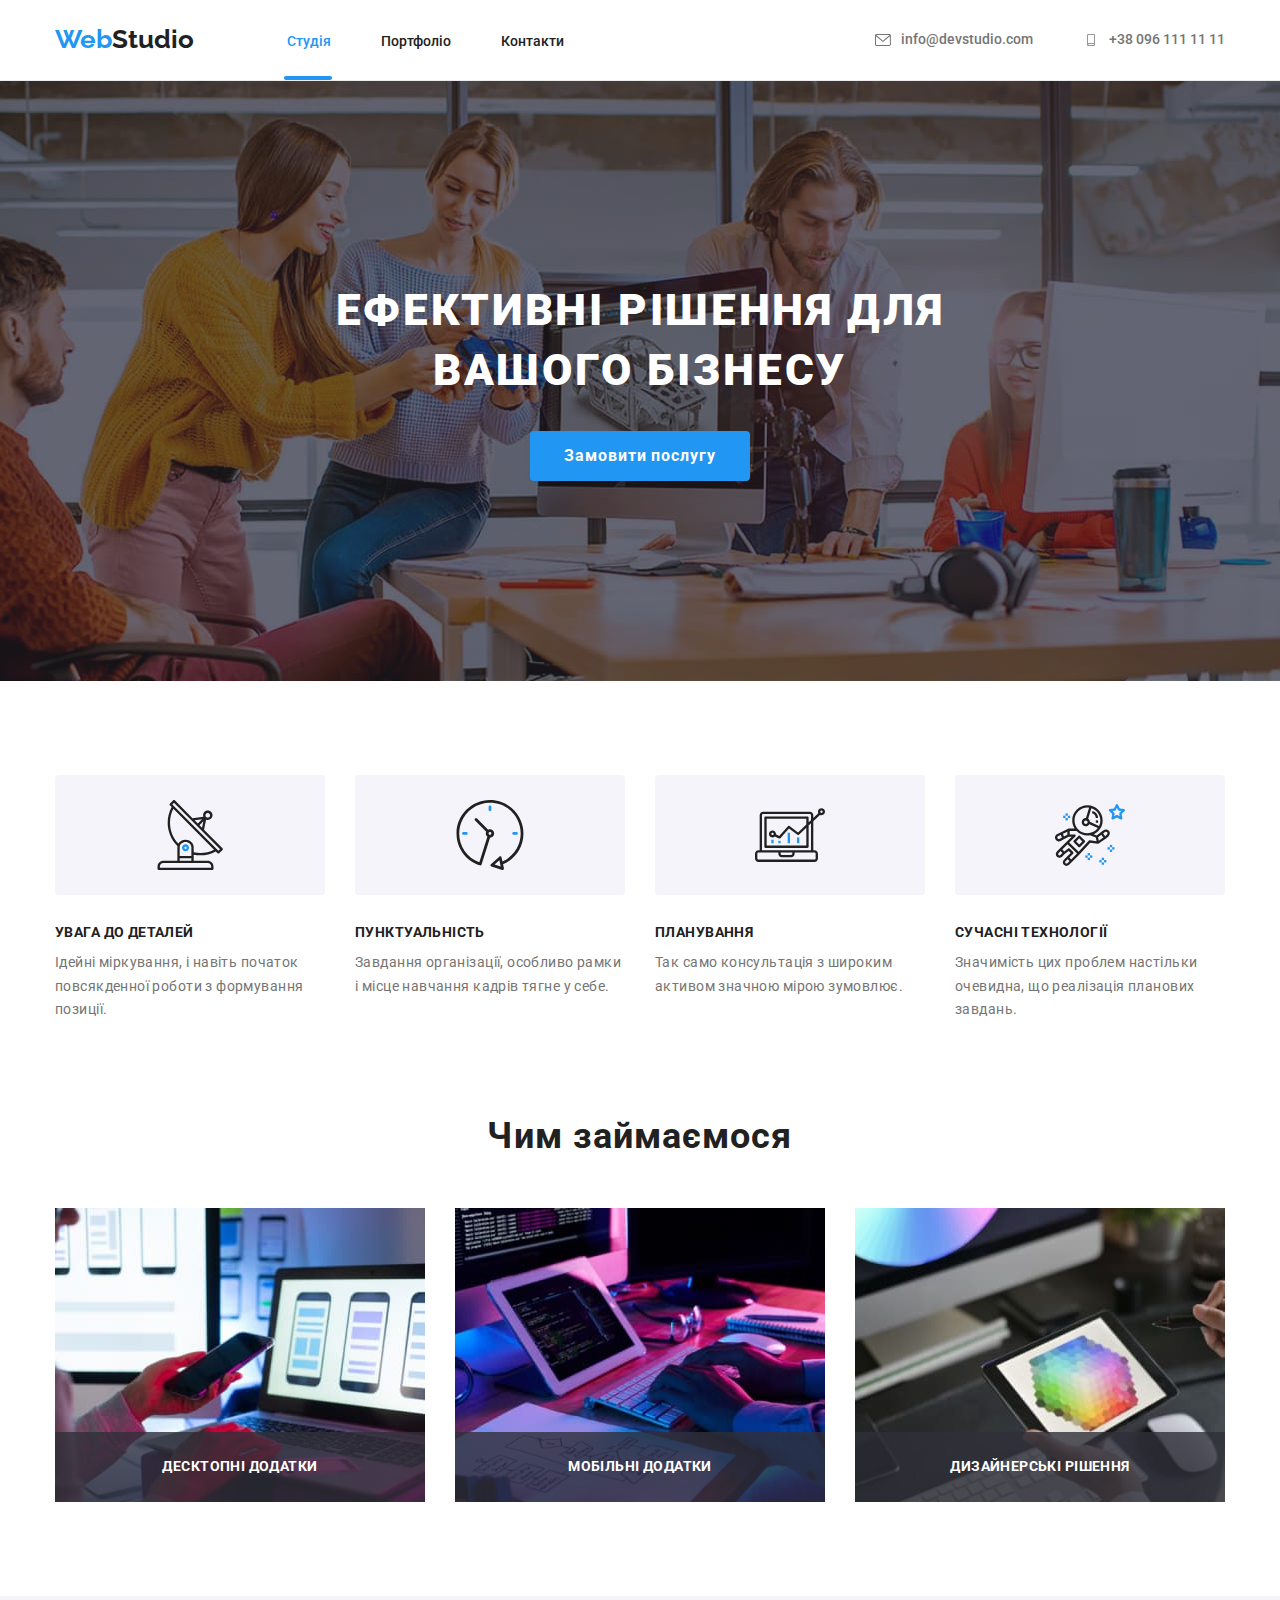
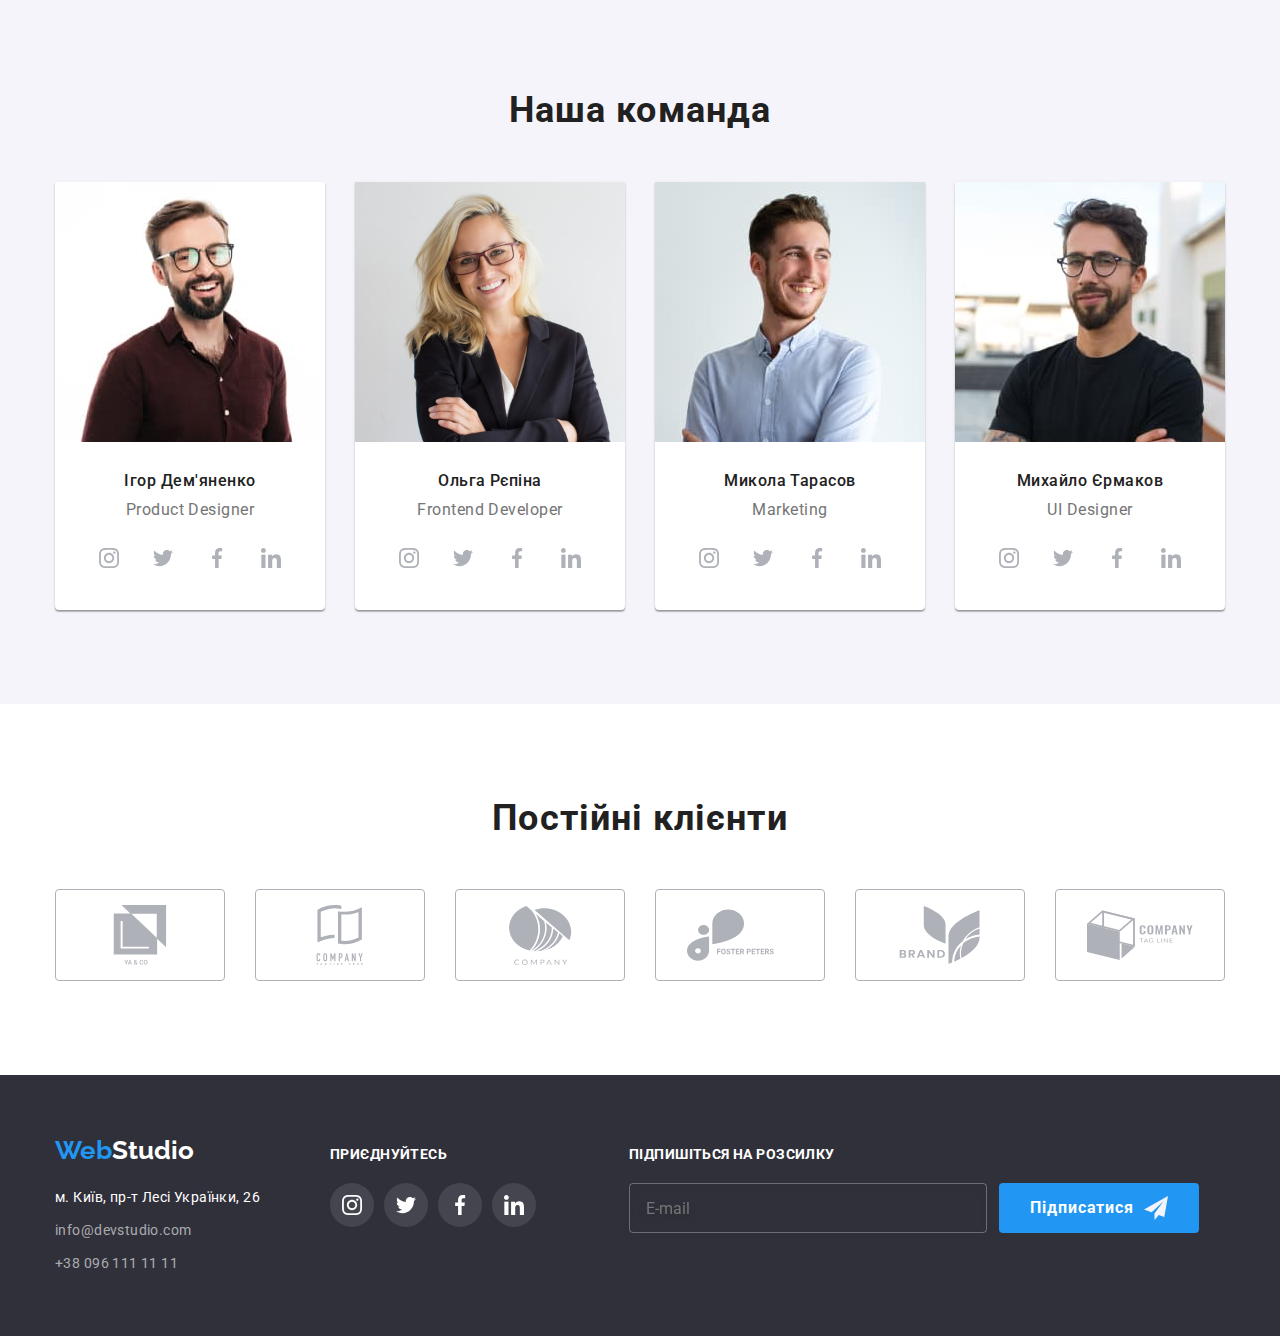
==== commit 97c9adc4: "BEM update index.html" ====
--- a/index.html
+++ b/index.html
@@ -17,7 +17,7 @@
       crossorigin="anonymous"
       referrerpolicy="no-referrer"
     />
-    <link rel="stylesheet" href="./css/styles.css" />
+    <link rel="stylesheet" href="./css/main.min.css" />
     <title>Студія</title>
   </head>
 
@@ -28,8 +28,8 @@
         <nav class="topbar-navigation">
           <!-- Логотип -->
           <a href="./index.html" class="logo link-options"
-            ><span class="word-web">Web</span
-            ><span class="studio-header">Studio</span></a
+            ><span class="logo__web">Web</span
+            ><span class="logo__studio-dark">Studio</span></a
           >
           <!-- Навігація по сторінці -->
           <ul class="topbar-navigation__list">
@@ -586,73 +586,73 @@
     <section class="partners section">
       <div class="container">
         <h2 class="partners-title">Постійні клієнти</h2>
-        <ul class="partners-group">
-          <li class="partners-group__list">
+        <ul class="partners__list">
+          <li class="partners__item">
             <a
               href="#"
-              class="link-options partners-group__link hover-transition"
-            >
-              <svg class="partners-group__icon" width="106" height="60">
+              class="link-options partners__link hover-transition"
+            >
+              <svg class="partners__icon" width="106" height="60">
                 <use
                   href="./images/icomoon/symbol-defs.svg#icon-client-logo-1"
                 ></use>
               </svg>
             </a>
           </li>
-          <li class="partners-group__list">
+          <li class="partners__item">
             <a
               href="#"
-              class="link-options partners-group__link hover-transition"
-            >
-              <svg class="partners-group__icon" width="106" height="60">
+              class="link-options partners__link hover-transition"
+            >
+              <svg class="partners__icon" width="106" height="60">
                 <use
                   href="./images/icomoon/symbol-defs.svg#icon-client-logo-2"
                 ></use>
               </svg>
             </a>
           </li>
-          <li class="partners-group__list">
+          <li class="partners__item">
             <a
               href="#"
-              class="link-options partners-group__link hover-transition"
-            >
-              <svg class="partners-group__icon" width="106" height="60">
+              class="link-options partners__link hover-transition"
+            >
+              <svg class="partners__icon" width="106" height="60">
                 <use
                   href="./images/icomoon/symbol-defs.svg#icon-client-logo-3"
                 ></use>
               </svg>
             </a>
           </li>
-          <li class="partners-group__list">
+          <li class="partners__item">
             <a
               href="#"
-              class="link-options partners-group__link hover-transition"
-            >
-              <svg class="partners-group__icon" width="106" height="60">
+              class="link-options partners__link hover-transition"
+            >
+              <svg class="partners__icon" width="106" height="60">
                 <use
                   href="./images/icomoon/symbol-defs.svg#icon-client-logo-4"
                 ></use>
               </svg>
             </a>
           </li>
-          <li class="partners-group__list">
+          <li class="partners__item">
             <a
               href="#"
-              class="link-options partners-group__link hover-transition"
-            >
-              <svg class="partners-group__icon" width="106" height="60">
+              class="link-options partners__link hover-transition"
+            >
+              <svg class="partners__icon" width="106" height="60">
                 <use
                   href="./images/icomoon/symbol-defs.svg#icon-client-logo-5"
                 ></use>
               </svg>
             </a>
           </li>
-          <li class="partners-group__list">
+          <li class="partners__item">
             <a
               href="#"
-              class="link-options partners-group__link hover-transition"
-            >
-              <svg class="partners-group__icon" width="106" height="60">
+              class="link-options partners__link hover-transition"
+            >
+              <svg class="partners__icon" width="106" height="60">
                 <use
                   href="./images/icomoon/symbol-defs.svg#icon-client-logo-6"
                 ></use>
@@ -666,41 +666,41 @@
     <!-- Підвал сторінки -->
     <footer class="basement">
       <div class="container basement-container">
-        <div class="basement-logo-con">
+        <div class="basement-con">
           <a href="./index.html" class="logo link-options logo-basement"
-            ><span class="word-web">Web</span
-            ><span class="studio-footer">Studio</span></a
+            ><span class="logo__web">Web</span
+            ><span class="logo__studio-white">Studio</span></a
           >
-          <address class="basement-adress-section">
+          <address class="basement-contacts">
             <ul class="basement-contacts__list">
-              <li class="basement-contacts__group">
+              <li class="basement-contacts__item">
                 <a
                   href="https://goo.gl/maps/L8f5SfHQkq7jRVht7"
-                  class="link-options basement-contacts__address hover-transition basement-contacts__hover"
+                  class="basement-contacts__link link-options basement-contacts-address hover-transition"
                   >м. Київ, пр-т Лесі Українки, 26
                 </a>
               </li>
-              <li class="basement-contacts__group">
+              <li class="basement-contacts__item">
                 <a
                   href="mailto:info@devstudio.com"
-                  class="link-options basement-contacts__mail hover-transition basement-contacts__hover"
+                  class="basement-contacts__link link-options basement-contacts-mail hover-transition"
                   >info@devstudio.com
                 </a>
               </li>
-              <li class="basement-contacts__group">
+              <li class="basement-contacts__item">
                 <a
                   href="tel:+380961111111"
-                  class="link-options basement-contacts__tel hover-transition basement-contacts__hover"
+                  class="basement-contacts__link link-options basement-contacts-tel hover-transition"
                   >+38 096 111 11 11
                 </a>
               </li>
             </ul>
           </address>
         </div>
-        <div class="basement-icon-group">
+        <div class="basement-social">
           <p class="basement__subtitle">приєднуйтесь</p>
-          <ul class="basement-social__group">
-            <li class="basement-social__list">
+          <ul class="basement-social__list">
+            <li class="basement-social__item">
               <a
                 href="#"
                 class="link-options basement-social__link hover-transition"
@@ -712,7 +712,7 @@
                 </svg>
               </a>
             </li>
-            <li class="basement-social__list">
+            <li class="basement-social__item">
               <a
                 href="#"
                 class="link-options basement-social__link hover-transition"
@@ -724,7 +724,7 @@
                 </svg>
               </a>
             </li>
-            <li class="basement-social__list">
+            <li class="basement-social__item">
               <a
                 href="#"
                 class="basement-social__link link-options hover-transition"
@@ -736,7 +736,7 @@
                 </svg>
               </a>
             </li>
-            <li class="basement-social__list">
+            <li class="basement-social__item">
               <a
                 href="#"
                 class="basement-social__link link-options hover-transition"
@@ -750,12 +750,12 @@
             </li>
           </ul>
         </div>
-        <form class="basement-email-group" name="signup_form" autocomplete="on">
+        <form class="basement-submit" name="signup_form" autocomplete="on">
           <p class="basement__subtitle">підпишіться на розсилку</p>
-          <div class="basement-label-container">
-            <label class="basement-label">
+          <div class="basement-submit__container">
+            <label class="basement-submit__label">
               <input
-                class="basement-label__input"
+                class="basement-submit__input"
                 type="email"
                 name="email"
                 placeholder="E-mail"
@@ -764,10 +764,10 @@
             </label>
             <button
               type="submit"
-              class="basement-button__submit hero-button hover-transition"
+              class="basement-submit__button hero-button hover-transition"
             >
               Підписатися<svg
-                class="basement-button__icon"
+                class="basement-submit__icon"
                 width="24"
                 height="24"
               >
--- a/css/main.min.css
+++ b/css/main.min.css
@@ -0,0 +1 @@
+body{background-color:#fff;font-family:"Roboto",sans-serif;color:var(--primery-text-color)}.link-options{text-decoration:none}h1,h2,h3,h4,h5,p,ul{margin:0}ul,ol{margin:0;padding-left:0}:root{--primery-text-color: #212121;--additional-text-color: #ffffff;--paragraph-tex-color: #757575;--text-hover-color: #2196f3;--footer-contact-color: rgba(255, 255, 255, 0.6);--background-color: #ffffff;--background-color-additional: #2f303a;--background-color-special: #f5f4fa;--social-main-color: #afb1b8}.hover-transition{transition-duration:250ms;transition-timing-function:cubic-bezier(0.4, 0, 0.2, 1)}.topbar-navigation__link,.topbar-contacts__link{font-weight:500;font-size:14px;line-height:1.14}.topbar-navigation__link{color:var(--primery-text-color)}.topbar-contacts__link{color:var(--paragraph-tex-color)}.hero-title{color:var(--additional-text-color);font-weight:900;font-size:44px;line-height:1.36;text-align:center;letter-spacing:.06em;text-transform:uppercase}.hero-button{color:var(--additional-text-color);font-family:inherit;font-weight:700;font-size:16px;line-height:1.87;letter-spacing:.06em;text-align:center}.our-features-title,.img-section__label,.basement__subtitle{font-weight:700;font-size:14px;line-height:1.14;letter-spacing:.03em;text-transform:uppercase}.basement__subtitle{color:var(--additional-text-color)}.our-features-text{color:var(--paragraph-tex-color);font-size:14px;line-height:1.71;letter-spacing:.03em}.img-section__label{color:var(--additional-text-color)}.our-team__subtitle{color:var(--primery-text-color);font-weight:500;font-size:16px;line-height:1.18;text-align:center;letter-spacing:.03em}.our-team__text{color:var(--paragraph-tex-color);font-size:16px;line-height:1.18;text-align:center;letter-spacing:.03em;margin-bottom:16px}.basement-contacts__link{font-style:normal;font-weight:400;font-size:14px;line-height:1.71;letter-spacing:.03em}.basement-contacts__link:hover,.basement-contacts__link:focus{color:var(--text-hover-color)}.basement-contacts-address{color:var(--additional-text-color)}.basement-contacts-mail,.basement-contacts-tel{color:var(--footer-contact-color)}.basement-submit__input{font-style:sans-serif;color:var(--additional-text-color);font-size:16px;line-height:1.25;letter-spacing:.003em}.hidden{position:absolute;white-space:nowrap;width:1px;height:1px;overflow:hidden;border:0;padding:0;clip:rect(0 0 0 0);-webkit-clip-path:inset(50%);clip-path:inset(50%);margin:-1px}.is-hidden{visibility:hidden;opacity:0;pointer-events:none}.hero-div-btn{display:flex;justify-content:center}.hero-button{background:var(--text-hover-color);cursor:pointer;height:50px;width:220px;border-radius:4px;border-style:none;position:relative;overflow:hidden}.hero-button:hover,.hero-button:focus{background:#188ce8;box-shadow:0px 4px 4px rgba(0,0,0,.15);border-radius:4px}.logo{font-family:"Raleway",sans-serif;padding-top:24px;padding-bottom:25px}.logo__web,.logo__studio-white,.logo__studio-dark{font-weight:700;font-size:26px;line-height:1.19}.logo__web{color:var(--text-hover-color)}.logo__studio-dark{color:var(--primery-text-color)}.logo__studio-white{color:var(--additional-text-color)}.logo-basement{display:block;padding:0}.soc-group,.basement-social__list{display:flex;justify-content:center;gap:10px}.soc-list,.basement-social__item{list-style:none;display:contents}.social-link,.basement-social__link{display:flex;justify-content:center;align-items:center;width:44px;height:44px;border-radius:50%;fill:var(--social-main-color)}.social-link:hover,.social-link:focus,.basement-social__link:hover,.basement-social__link:focus{background-color:var(--text-hover-color);fill:var(--additional-text-color)}.basement-social__link{background-color:rgba(255,255,255,.1);fill:var(--additional-text-color)}.basement-social__link:hover,.basement-social__link:focus{background-color:var(--text-hover-color)}.img-section-title,.our-team-title,.partners-title{color:var(--primery-text-color);font-weight:700;font-size:36px;line-height:1.16;text-align:center;letter-spacing:.03em;box-sizing:border-box;margin-bottom:50px}.section{padding-top:94px;padding-bottom:94px}.container{width:1200px;padding-left:15px;padding-right:15px;margin:0 auto}.backdrop{position:fixed;top:0;left:0;width:100vw;height:100vh;background:rgba(0,0,0,.2);transition:opacity 500ms cubic-bezier(0.11, 0, 0.5, 0) 0s,visibility 500ms cubic-bezier(0.11, 0, 0.5, 0) 0s;z-index:10}.modal-window{position:absolute;top:50%;left:50%;transform:translate(-50%, -50%);width:528px;background-color:var(--additional-text-color);box-shadow:0px 1px 3px rgba(0,0,0,.12),0px 1px 1px rgba(0,0,0,.14),0px 2px 1px rgba(0,0,0,.2);border-radius:4px;padding:40px}.close-button{position:absolute;top:8px;right:8px;border:1px solid rgba(0,0,0,.1);background-color:var(--additional-text-color);border-radius:50%;width:30px;height:30px;padding:0;display:flex;justify-content:center;align-items:center;cursor:pointer}.close-button:hover .modal-icon{fill:var(--text-hover-color)}.modal-title{text-align:center;font-family:sans-serif;font-weight:700;font-size:20px;line-height:1.15;letter-spacing:.03em;color:var(--primery-text-color);margin-bottom:12px}.modal-group{margin:0}.modal-list{margin-bottom:10px;display:flex;flex-direction:column;gap:4px;font-family:sans-serif;font-size:12px;line-height:1.16;letter-spacing:.01em}.modal-list:last-child{margin:0}.modal-comment::-moz-placeholder{color:var(--paragraph-tex-color);font-family:sans-serif;font-size:12px;line-height:1.16;letter-spacing:.01em;fill:var(--primery-text-color)}.modal-comment:-ms-input-placeholder{color:var(--paragraph-tex-color);font-family:sans-serif;font-size:12px;line-height:1.16;letter-spacing:.01em;fill:var(--primery-text-color)}.modal-label,.modal-comment::placeholder{color:var(--paragraph-tex-color);font-family:sans-serif;font-size:12px;line-height:1.16;letter-spacing:.01em;fill:var(--primery-text-color)}.input-container{fill:var(--primery-text-color);position:relative}.input-container input{padding:12px 16px;padding-left:42px;height:40px;border:1px solid rgba(33,33,33,.2);border-radius:4px;width:100%}.input-container:hover input,.input-container:hover .modal-input-icon,.input-container input:focus{border-color:var(--text-hover-color);fill:var(--text-hover-color);outline:var(--text-hover-color)}.modal-comment:hover,.modal-comment:focus,.modal-input:focus,.modal-input:focus+.modal-input-icon{border-color:var(--text-hover-color);fill:var(--text-hover-color);outline:var(--text-hover-color)}.modal-input-icon{position:absolute;top:50%;left:15px;transform:translateY(-50%)}.modal-comment{height:120px;margin-bottom:20px;border:1px solid rgba(33,33,33,.2);border-radius:4px;resize:none;padding:12px 16px}.modal-comment::-moz-placeholder{color:rgba(117,117,117,.5)}.modal-comment:-ms-input-placeholder{color:rgba(117,117,117,.5)}.modal-comment::placeholder{color:rgba(117,117,117,.5)}.licence-checkbox{display:flex;align-items:center;flex-direction:row;justify-content:center;margin-bottom:30px;position:relative}.checkbox{-webkit-appearance:none;-moz-appearance:none;appearance:none}.custom-checkbox{box-sizing:border-box;width:16px;height:15px;position:relative;margin-right:7px;border:2px solid var(--primery-text-color);border-radius:2px;fill:rgba(0,0,0,0)}.checkbox:checked+.custom-checkbox{background-color:var(--text-hover-color);border:none;fill:var(--additional-text-color)}.checkbox-input-icon{position:absolute;top:50%;left:50%;transform:translate(-50%, -50%)}.licence-text{font-family:sans-serif;font-size:14px;line-height:1.7;letter-spacing:.03em;color:var(--paragraph-tex-color)}.licence{color:var(--text-hover-color);margin:0;padding:0;border-bottom:1px solid var(--text-hover-color)}.modal-container-btn{display:flex;justify-content:center}.topbar{border-bottom:1px solid #ececec}.topbar-flex{box-sizing:border-box;display:flex;justify-content:center}.topbar-contacts__link{display:flex;align-items:center}.topbar-navigation__list,.topbar-contacts__list{list-style:none;display:flex}.topbar-navigation{display:inline-flex;justify-content:center}.topbar-navigation__list{gap:50px;margin-left:93px}.topbar-navigation__group{margin-top:32px}.topbar-navigation__link{padding-top:32px;padding-bottom:32px;position:relative}.topbar-navigation__link:hover,.topbar-navigation__link:focus{color:var(--text-hover-color)}.active-porfolio{color:var(--text-hover-color)}.active-porfolio::after{content:"";position:absolute;bottom:1px;left:-4px;width:78px;height:4px;background-color:var(--text-hover-color);border-radius:2px}.active-main{color:var(--text-hover-color)}.active-main::after{content:"";position:absolute;bottom:1px;left:-3px;width:48px;height:4px;background-color:var(--text-hover-color);border-radius:2px}.topbar-contacts__list{gap:50px;margin-left:auto}.topbar-contacts__group{display:flex}.topbar-contacts__link{padding-top:32px;padding-bottom:32px;fill:var(--paragraph-tex-color)}.topbar-contacts__link:focus,.topbar-contacts__link:hover{color:var(--text-hover-color);fill:var(--text-hover-color)}.topbar-contacts__icon{margin-right:10px}.hero{background-color:var(--background-color-additional);background-image:linear-gradient(rgba(47, 48, 58, 0.4), rgba(47, 48, 58, 0.4)),url(../images/hero-bg.jpeg);background-size:1600px;background-repeat:no-repeat;background-position:center;padding-top:200px;padding-bottom:200px}.hero-title{max-width:696px;margin:0 auto;margin-bottom:30px}.our-features{padding-top:94px}.our-features-list{list-style:none;display:flex;gap:30px}.our-features-group{flex-basis:calc((100% - 90px)/4)}.our-icons-group{width:270px;height:120px;border-radius:4px;background-color:var(--background-color-special);display:flex;justify-content:center;align-items:center;margin-bottom:30px}.our-features-icon{fill:var(--primery-text-color)}.our-features-title,.img-label{margin-bottom:10px}.img-section__picture{display:block}.img-section__list{position:relative}.img-section__position>.img-section__label{position:absolute;bottom:0;margin:0}.img-section__label{display:flex;justify-content:center;align-items:center;background-color:rgba(47,48,58,.8);height:70px;width:370px}.img-section__group{display:flex;list-style:none;gap:30px}.our-team{background-color:var(--background-color-special)}.our-team-group{display:flex;list-style:none;gap:30px}.our-team-group__list{margin:0 auto;background-color:var(--additional-text-color);width:calc((100% - 90px)/4);box-shadow:0px 1px 3px rgba(0,0,0,.12),0px 1px 1px rgba(0,0,0,.14),0px 2px 1px rgba(0,0,0,.2);border-radius:0px 0px 4px 4px}.our-team-group__img{display:block}.our-team__img-text{padding:30px 0}.our-team__subtitle{margin-bottom:10px}.partners__list{list-style:none;display:flex;justify-content:center;gap:30px}.partners__link{display:flex;justify-content:center;align-items:center;box-sizing:border-box;border:1px solid var(--social-main-color);border-radius:4px;width:170px;height:92px;fill:var(--social-main-color)}.partners__link:hover,.partners__link:focus{fill:var(--text-hover-color);border:1px solid var(--text-hover-color)}.basement{background-color:var(--background-color-additional);padding-top:60px;padding-bottom:60px}.basement__subtitle{margin-bottom:20px}.basement-container{display:flex;align-items:baseline}.basement-contacts{margin-top:20px}.basement-contacts__list{display:inline;list-style:none}.basement-contacts__item{display:block;margin-bottom:9px}.basement-contacts__item:last-child{margin-bottom:0}.basement-social{display:block;width:206px;height:80px;margin-left:70px}.basement-submit{display:block;width:570px;height:86px;margin-left:93px}.basement-submit__container{display:flex}.basement-submit__input{background-color:rgba(0,0,0,0);align-content:center;height:50px;width:358px;border:1px solid rgba(255,255,255,.3);filter:drop-shadow(0px 4px 4px rgba(0, 0, 0, 0.15));border-radius:4px;margin-right:12px;padding-left:16px}.basement-submit__button{display:flex;align-content:center;justify-content:center;align-items:center;max-width:200px;padding:0 24px;gap:10px}.basement-submit__icon{fill:var(--background-color-special)}.portfolio-btn__list{list-style:none;display:flex;justify-content:center;gap:8px;margin-bottom:50px}.portfolio-btn__button{color:var(--primery-text-color);font-family:inherit;font-weight:500;font-size:16px;line-height:1.62;text-align:center;letter-spacing:.03em;background-color:var(--background-color-special);cursor:pointer;border-style:none;border-radius:4px;height:38px;padding-left:20px;padding-right:20px}.portfolio-btn__button:hover,.portfolio-btn__button:focus{background-color:var(--text-hover-color);color:var(--additional-text-color);box-shadow:0px 3px 1px rgba(0,0,0,.1),0px 1px 2px rgba(0,0,0,.08),0px 2px 2px rgba(0,0,0,.12);border-radius:4px}.porfolio-link-list{list-style:none;display:flex;flex-wrap:wrap;gap:30px}.porfolio-link-group{flex-basis:calc((100% - 60px)/3)}.portfolio-links{display:block}.portfolio-links:hover,.portfolio-links:focus{box-shadow:0px 1px 1px rgba(0,0,0,.12),0px 4px 4px rgba(0,0,0,.06),1px 4px 6px rgba(0,0,0,.16)}.image-portfolio{position:relative;overflow:hidden}.image-portfolio:hover .image-overlay{transform:translatex(0)}.image-overlay{position:absolute;top:0;left:0;width:100%;height:100%;padding:63px 24px;font-family:sans-serif;font-size:18px;line-height:1.5;color:var(--additional-text-color);background-color:rgba(33,150,243,.9);transform:translateY(100%);transition:transform 250ms ease}.porfolio-link-img{display:block}.porfolio-link-title{color:var(--primery-text-color);font-weight:700;font-size:18px;line-height:2;letter-spacing:.06em}.portfolio-tex-under-img{border-bottom:1px solid #eee;border-left:1px solid #eee;border-right:1px solid #eee;padding:20px 24px}.porfolio-link-text{color:var(--paragraph-tex-color);font-size:16px;line-height:1.87;letter-spacing:.03em;margin-top:4px}/*# sourceMappingURL=main.min.css.map */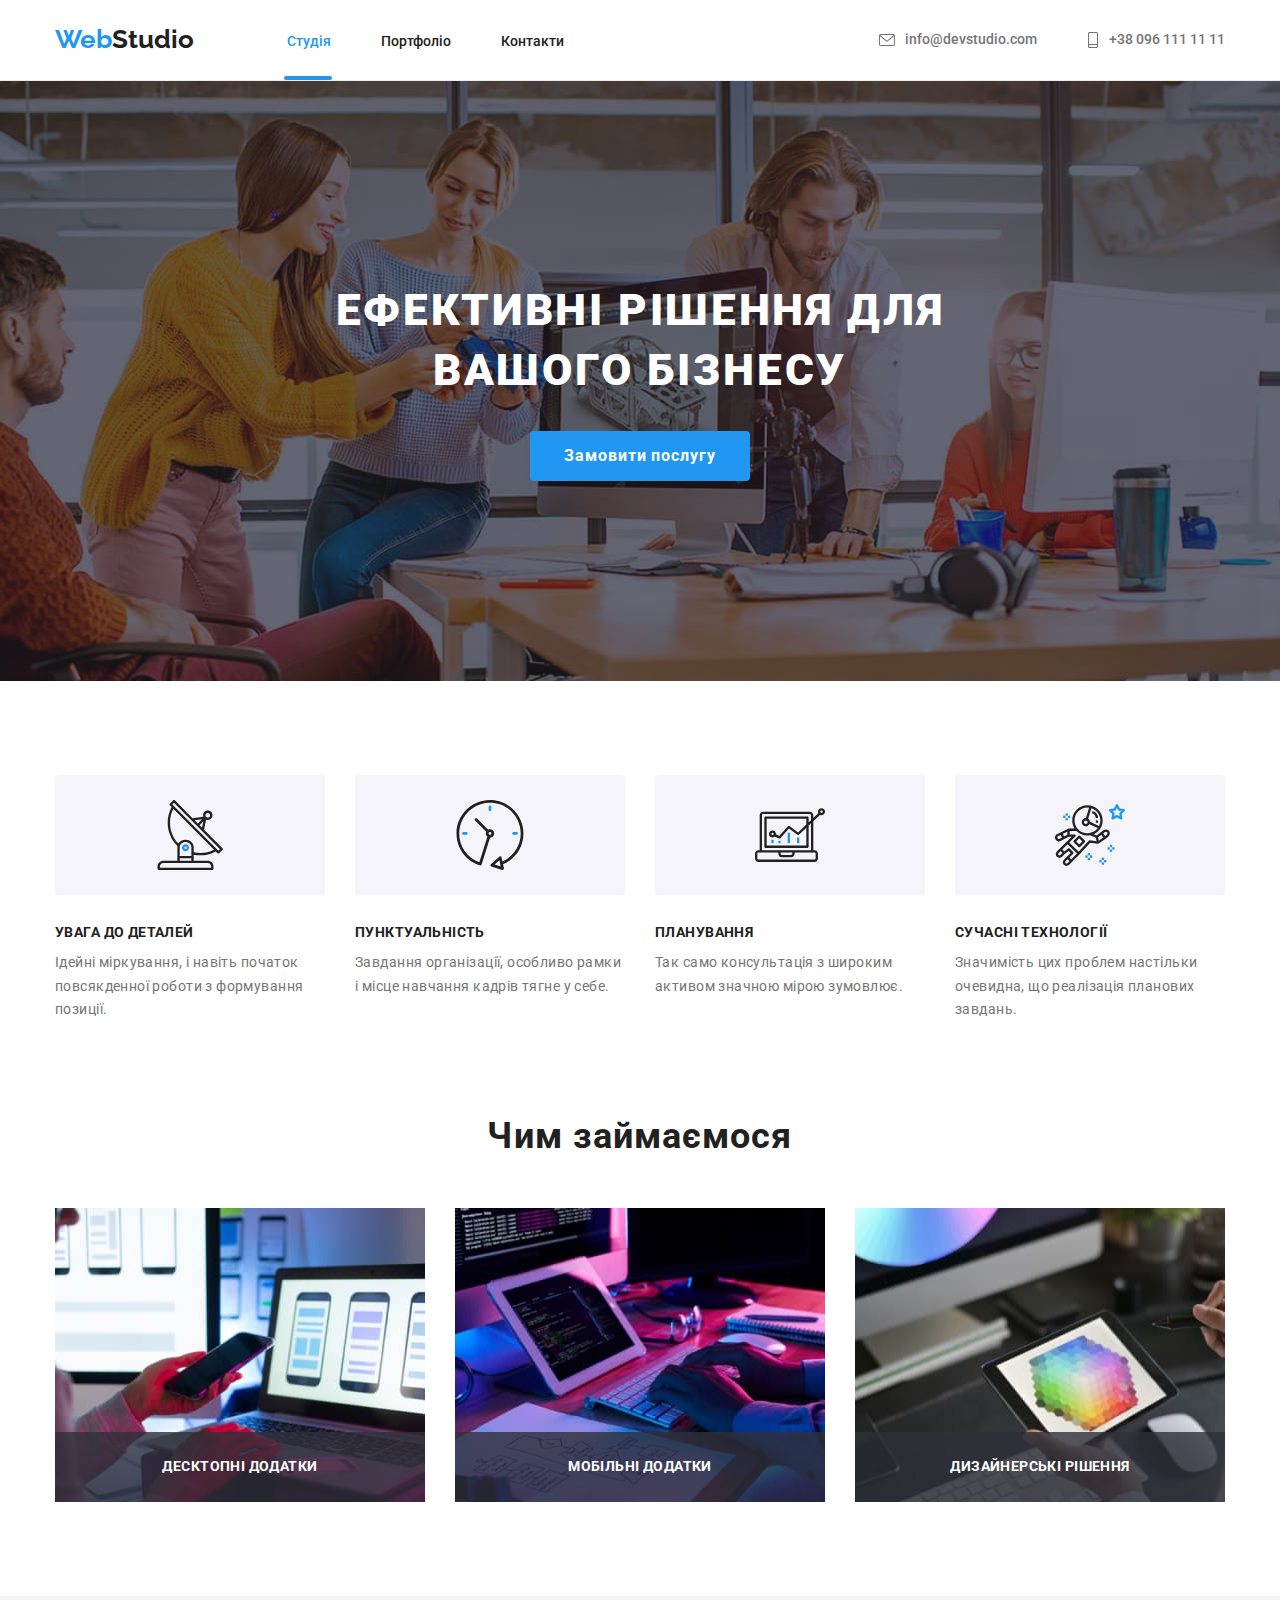
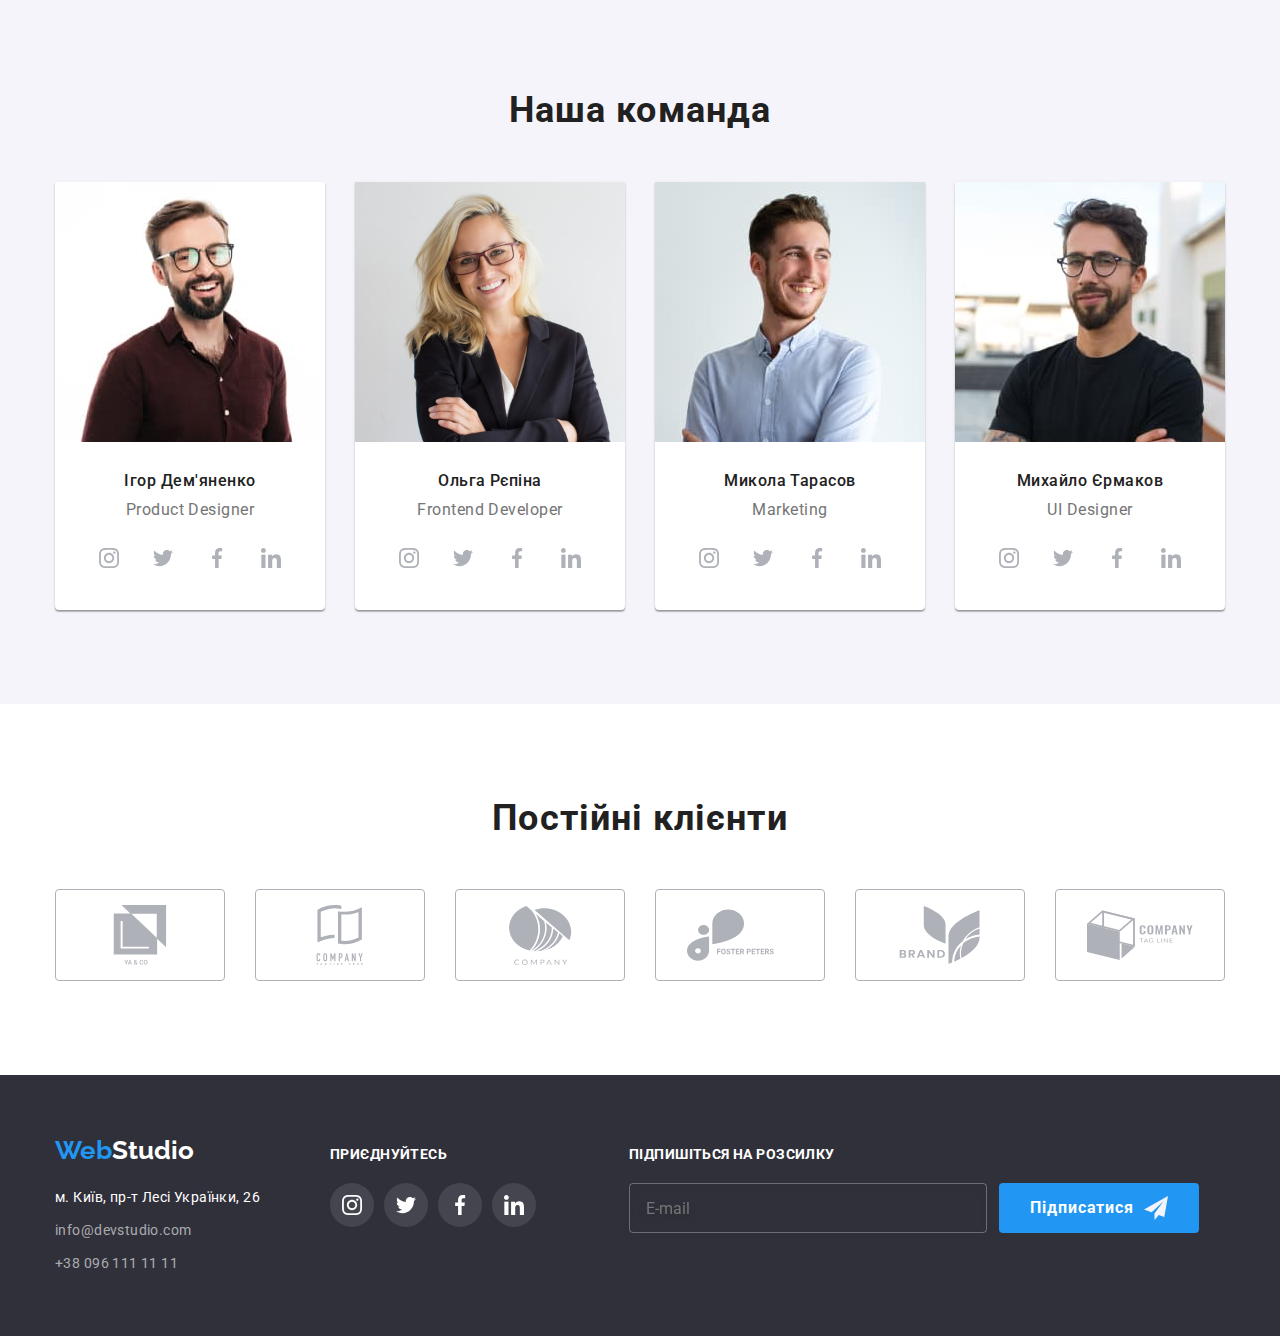
==== commit 15899d51: "tel icon update" ====
--- a/index.html
+++ b/index.html
@@ -73,7 +73,7 @@
               href="tel:+380961111111"
               class="link-options topbar-contacts__link hover-transition"
             >
-              <svg class="topbar-contacts__icon" width="16" height="12">
+              <svg class="topbar-contacts__icon" width="12" height="16">
                 <use href="./images/icomoon/symbol-defs.svg#icon-tel"></use>
               </svg>
               +38 096 111 11 11</a
@@ -88,10 +88,10 @@
       <section class="hero">
         <div class="container hero-container">
           <h1 class="hero-title">Ефективні рішення для вашого бізнесу</h1>
-          <div class="hero-div-btn">
+          <div class="hero-button">
             <button
               type="button"
-              class="hero-button hover-transition"
+              class="main-button hover-transition"
               data-modal-open
             >
               Замовити послугу
@@ -201,7 +201,7 @@
                   <div class="modal-container-btn">
                     <button
                       type="submit"
-                      class="modal-submit-btn hero-button hover-transition"
+                      class="modal-submit-btn main-button hover-transition"
                     >
                       Відправити
                     </button>
@@ -764,7 +764,7 @@
             </label>
             <button
               type="submit"
-              class="basement-submit__button hero-button hover-transition"
+              class="basement-submit__button main-button hover-transition"
             >
               Підписатися<svg
                 class="basement-submit__icon"
--- a/css/main.min.css
+++ b/css/main.min.css
@@ -1 +1 @@
-body{background-color:#fff;font-family:"Roboto",sans-serif;color:var(--primery-text-color)}.link-options{text-decoration:none}h1,h2,h3,h4,h5,p,ul{margin:0}ul,ol{margin:0;padding-left:0}:root{--primery-text-color: #212121;--additional-text-color: #ffffff;--paragraph-tex-color: #757575;--text-hover-color: #2196f3;--footer-contact-color: rgba(255, 255, 255, 0.6);--background-color: #ffffff;--background-color-additional: #2f303a;--background-color-special: #f5f4fa;--social-main-color: #afb1b8}.hover-transition{transition-duration:250ms;transition-timing-function:cubic-bezier(0.4, 0, 0.2, 1)}.topbar-navigation__link,.topbar-contacts__link{font-weight:500;font-size:14px;line-height:1.14}.topbar-navigation__link{color:var(--primery-text-color)}.topbar-contacts__link{color:var(--paragraph-tex-color)}.hero-title{color:var(--additional-text-color);font-weight:900;font-size:44px;line-height:1.36;text-align:center;letter-spacing:.06em;text-transform:uppercase}.hero-button{color:var(--additional-text-color);font-family:inherit;font-weight:700;font-size:16px;line-height:1.87;letter-spacing:.06em;text-align:center}.our-features-title,.img-section__label,.basement__subtitle{font-weight:700;font-size:14px;line-height:1.14;letter-spacing:.03em;text-transform:uppercase}.basement__subtitle{color:var(--additional-text-color)}.our-features-text{color:var(--paragraph-tex-color);font-size:14px;line-height:1.71;letter-spacing:.03em}.img-section__label{color:var(--additional-text-color)}.our-team__subtitle{color:var(--primery-text-color);font-weight:500;font-size:16px;line-height:1.18;text-align:center;letter-spacing:.03em}.our-team__text{color:var(--paragraph-tex-color);font-size:16px;line-height:1.18;text-align:center;letter-spacing:.03em;margin-bottom:16px}.basement-contacts__link{font-style:normal;font-weight:400;font-size:14px;line-height:1.71;letter-spacing:.03em}.basement-contacts__link:hover,.basement-contacts__link:focus{color:var(--text-hover-color)}.basement-contacts-address{color:var(--additional-text-color)}.basement-contacts-mail,.basement-contacts-tel{color:var(--footer-contact-color)}.basement-submit__input{font-style:sans-serif;color:var(--additional-text-color);font-size:16px;line-height:1.25;letter-spacing:.003em}.hidden{position:absolute;white-space:nowrap;width:1px;height:1px;overflow:hidden;border:0;padding:0;clip:rect(0 0 0 0);-webkit-clip-path:inset(50%);clip-path:inset(50%);margin:-1px}.is-hidden{visibility:hidden;opacity:0;pointer-events:none}.hero-div-btn{display:flex;justify-content:center}.hero-button{background:var(--text-hover-color);cursor:pointer;height:50px;width:220px;border-radius:4px;border-style:none;position:relative;overflow:hidden}.hero-button:hover,.hero-button:focus{background:#188ce8;box-shadow:0px 4px 4px rgba(0,0,0,.15);border-radius:4px}.logo{font-family:"Raleway",sans-serif;padding-top:24px;padding-bottom:25px}.logo__web,.logo__studio-white,.logo__studio-dark{font-weight:700;font-size:26px;line-height:1.19}.logo__web{color:var(--text-hover-color)}.logo__studio-dark{color:var(--primery-text-color)}.logo__studio-white{color:var(--additional-text-color)}.logo-basement{display:block;padding:0}.soc-group,.basement-social__list{display:flex;justify-content:center;gap:10px}.soc-list,.basement-social__item{list-style:none;display:contents}.social-link,.basement-social__link{display:flex;justify-content:center;align-items:center;width:44px;height:44px;border-radius:50%;fill:var(--social-main-color)}.social-link:hover,.social-link:focus,.basement-social__link:hover,.basement-social__link:focus{background-color:var(--text-hover-color);fill:var(--additional-text-color)}.basement-social__link{background-color:rgba(255,255,255,.1);fill:var(--additional-text-color)}.basement-social__link:hover,.basement-social__link:focus{background-color:var(--text-hover-color)}.img-section-title,.our-team-title,.partners-title{color:var(--primery-text-color);font-weight:700;font-size:36px;line-height:1.16;text-align:center;letter-spacing:.03em;box-sizing:border-box;margin-bottom:50px}.section{padding-top:94px;padding-bottom:94px}.container{width:1200px;padding-left:15px;padding-right:15px;margin:0 auto}.backdrop{position:fixed;top:0;left:0;width:100vw;height:100vh;background:rgba(0,0,0,.2);transition:opacity 500ms cubic-bezier(0.11, 0, 0.5, 0) 0s,visibility 500ms cubic-bezier(0.11, 0, 0.5, 0) 0s;z-index:10}.modal-window{position:absolute;top:50%;left:50%;transform:translate(-50%, -50%);width:528px;background-color:var(--additional-text-color);box-shadow:0px 1px 3px rgba(0,0,0,.12),0px 1px 1px rgba(0,0,0,.14),0px 2px 1px rgba(0,0,0,.2);border-radius:4px;padding:40px}.close-button{position:absolute;top:8px;right:8px;border:1px solid rgba(0,0,0,.1);background-color:var(--additional-text-color);border-radius:50%;width:30px;height:30px;padding:0;display:flex;justify-content:center;align-items:center;cursor:pointer}.close-button:hover .modal-icon{fill:var(--text-hover-color)}.modal-title{text-align:center;font-family:sans-serif;font-weight:700;font-size:20px;line-height:1.15;letter-spacing:.03em;color:var(--primery-text-color);margin-bottom:12px}.modal-group{margin:0}.modal-list{margin-bottom:10px;display:flex;flex-direction:column;gap:4px;font-family:sans-serif;font-size:12px;line-height:1.16;letter-spacing:.01em}.modal-list:last-child{margin:0}.modal-comment::-moz-placeholder{color:var(--paragraph-tex-color);font-family:sans-serif;font-size:12px;line-height:1.16;letter-spacing:.01em;fill:var(--primery-text-color)}.modal-comment:-ms-input-placeholder{color:var(--paragraph-tex-color);font-family:sans-serif;font-size:12px;line-height:1.16;letter-spacing:.01em;fill:var(--primery-text-color)}.modal-label,.modal-comment::placeholder{color:var(--paragraph-tex-color);font-family:sans-serif;font-size:12px;line-height:1.16;letter-spacing:.01em;fill:var(--primery-text-color)}.input-container{fill:var(--primery-text-color);position:relative}.input-container input{padding:12px 16px;padding-left:42px;height:40px;border:1px solid rgba(33,33,33,.2);border-radius:4px;width:100%}.input-container:hover input,.input-container:hover .modal-input-icon,.input-container input:focus{border-color:var(--text-hover-color);fill:var(--text-hover-color);outline:var(--text-hover-color)}.modal-comment:hover,.modal-comment:focus,.modal-input:focus,.modal-input:focus+.modal-input-icon{border-color:var(--text-hover-color);fill:var(--text-hover-color);outline:var(--text-hover-color)}.modal-input-icon{position:absolute;top:50%;left:15px;transform:translateY(-50%)}.modal-comment{height:120px;margin-bottom:20px;border:1px solid rgba(33,33,33,.2);border-radius:4px;resize:none;padding:12px 16px}.modal-comment::-moz-placeholder{color:rgba(117,117,117,.5)}.modal-comment:-ms-input-placeholder{color:rgba(117,117,117,.5)}.modal-comment::placeholder{color:rgba(117,117,117,.5)}.licence-checkbox{display:flex;align-items:center;flex-direction:row;justify-content:center;margin-bottom:30px;position:relative}.checkbox{-webkit-appearance:none;-moz-appearance:none;appearance:none}.custom-checkbox{box-sizing:border-box;width:16px;height:15px;position:relative;margin-right:7px;border:2px solid var(--primery-text-color);border-radius:2px;fill:rgba(0,0,0,0)}.checkbox:checked+.custom-checkbox{background-color:var(--text-hover-color);border:none;fill:var(--additional-text-color)}.checkbox-input-icon{position:absolute;top:50%;left:50%;transform:translate(-50%, -50%)}.licence-text{font-family:sans-serif;font-size:14px;line-height:1.7;letter-spacing:.03em;color:var(--paragraph-tex-color)}.licence{color:var(--text-hover-color);margin:0;padding:0;border-bottom:1px solid var(--text-hover-color)}.modal-container-btn{display:flex;justify-content:center}.topbar{border-bottom:1px solid #ececec}.topbar-flex{box-sizing:border-box;display:flex;justify-content:center}.topbar-contacts__link{display:flex;align-items:center}.topbar-navigation__list,.topbar-contacts__list{list-style:none;display:flex}.topbar-navigation{display:inline-flex;justify-content:center}.topbar-navigation__list{gap:50px;margin-left:93px}.topbar-navigation__group{margin-top:32px}.topbar-navigation__link{padding-top:32px;padding-bottom:32px;position:relative}.topbar-navigation__link:hover,.topbar-navigation__link:focus{color:var(--text-hover-color)}.active-porfolio{color:var(--text-hover-color)}.active-porfolio::after{content:"";position:absolute;bottom:1px;left:-4px;width:78px;height:4px;background-color:var(--text-hover-color);border-radius:2px}.active-main{color:var(--text-hover-color)}.active-main::after{content:"";position:absolute;bottom:1px;left:-3px;width:48px;height:4px;background-color:var(--text-hover-color);border-radius:2px}.topbar-contacts__list{gap:50px;margin-left:auto}.topbar-contacts__group{display:flex}.topbar-contacts__link{padding-top:32px;padding-bottom:32px;fill:var(--paragraph-tex-color)}.topbar-contacts__link:focus,.topbar-contacts__link:hover{color:var(--text-hover-color);fill:var(--text-hover-color)}.topbar-contacts__icon{margin-right:10px}.hero{background-color:var(--background-color-additional);background-image:linear-gradient(rgba(47, 48, 58, 0.4), rgba(47, 48, 58, 0.4)),url(../images/hero-bg.jpeg);background-size:1600px;background-repeat:no-repeat;background-position:center;padding-top:200px;padding-bottom:200px}.hero-title{max-width:696px;margin:0 auto;margin-bottom:30px}.our-features{padding-top:94px}.our-features-list{list-style:none;display:flex;gap:30px}.our-features-group{flex-basis:calc((100% - 90px)/4)}.our-icons-group{width:270px;height:120px;border-radius:4px;background-color:var(--background-color-special);display:flex;justify-content:center;align-items:center;margin-bottom:30px}.our-features-icon{fill:var(--primery-text-color)}.our-features-title,.img-label{margin-bottom:10px}.img-section__picture{display:block}.img-section__list{position:relative}.img-section__position>.img-section__label{position:absolute;bottom:0;margin:0}.img-section__label{display:flex;justify-content:center;align-items:center;background-color:rgba(47,48,58,.8);height:70px;width:370px}.img-section__group{display:flex;list-style:none;gap:30px}.our-team{background-color:var(--background-color-special)}.our-team-group{display:flex;list-style:none;gap:30px}.our-team-group__list{margin:0 auto;background-color:var(--additional-text-color);width:calc((100% - 90px)/4);box-shadow:0px 1px 3px rgba(0,0,0,.12),0px 1px 1px rgba(0,0,0,.14),0px 2px 1px rgba(0,0,0,.2);border-radius:0px 0px 4px 4px}.our-team-group__img{display:block}.our-team__img-text{padding:30px 0}.our-team__subtitle{margin-bottom:10px}.partners__list{list-style:none;display:flex;justify-content:center;gap:30px}.partners__link{display:flex;justify-content:center;align-items:center;box-sizing:border-box;border:1px solid var(--social-main-color);border-radius:4px;width:170px;height:92px;fill:var(--social-main-color)}.partners__link:hover,.partners__link:focus{fill:var(--text-hover-color);border:1px solid var(--text-hover-color)}.basement{background-color:var(--background-color-additional);padding-top:60px;padding-bottom:60px}.basement__subtitle{margin-bottom:20px}.basement-container{display:flex;align-items:baseline}.basement-contacts{margin-top:20px}.basement-contacts__list{display:inline;list-style:none}.basement-contacts__item{display:block;margin-bottom:9px}.basement-contacts__item:last-child{margin-bottom:0}.basement-social{display:block;width:206px;height:80px;margin-left:70px}.basement-submit{display:block;width:570px;height:86px;margin-left:93px}.basement-submit__container{display:flex}.basement-submit__input{background-color:rgba(0,0,0,0);align-content:center;height:50px;width:358px;border:1px solid rgba(255,255,255,.3);filter:drop-shadow(0px 4px 4px rgba(0, 0, 0, 0.15));border-radius:4px;margin-right:12px;padding-left:16px}.basement-submit__button{display:flex;align-content:center;justify-content:center;align-items:center;max-width:200px;padding:0 24px;gap:10px}.basement-submit__icon{fill:var(--background-color-special)}.portfolio-btn__list{list-style:none;display:flex;justify-content:center;gap:8px;margin-bottom:50px}.portfolio-btn__button{color:var(--primery-text-color);font-family:inherit;font-weight:500;font-size:16px;line-height:1.62;text-align:center;letter-spacing:.03em;background-color:var(--background-color-special);cursor:pointer;border-style:none;border-radius:4px;height:38px;padding-left:20px;padding-right:20px}.portfolio-btn__button:hover,.portfolio-btn__button:focus{background-color:var(--text-hover-color);color:var(--additional-text-color);box-shadow:0px 3px 1px rgba(0,0,0,.1),0px 1px 2px rgba(0,0,0,.08),0px 2px 2px rgba(0,0,0,.12);border-radius:4px}.porfolio-link-list{list-style:none;display:flex;flex-wrap:wrap;gap:30px}.porfolio-link-group{flex-basis:calc((100% - 60px)/3)}.portfolio-links{display:block}.portfolio-links:hover,.portfolio-links:focus{box-shadow:0px 1px 1px rgba(0,0,0,.12),0px 4px 4px rgba(0,0,0,.06),1px 4px 6px rgba(0,0,0,.16)}.image-portfolio{position:relative;overflow:hidden}.image-portfolio:hover .image-overlay{transform:translatex(0)}.image-overlay{position:absolute;top:0;left:0;width:100%;height:100%;padding:63px 24px;font-family:sans-serif;font-size:18px;line-height:1.5;color:var(--additional-text-color);background-color:rgba(33,150,243,.9);transform:translateY(100%);transition:transform 250ms ease}.porfolio-link-img{display:block}.porfolio-link-title{color:var(--primery-text-color);font-weight:700;font-size:18px;line-height:2;letter-spacing:.06em}.portfolio-tex-under-img{border-bottom:1px solid #eee;border-left:1px solid #eee;border-right:1px solid #eee;padding:20px 24px}.porfolio-link-text{color:var(--paragraph-tex-color);font-size:16px;line-height:1.87;letter-spacing:.03em;margin-top:4px}/*# sourceMappingURL=main.min.css.map */+body{background-color:#fff;font-family:"Roboto",sans-serif;color:var(--primery-text-color)}.link-options{text-decoration:none}h1,h2,h3,h4,h5,p,ul{margin:0}ul,ol{margin:0;padding-left:0}:root{--primery-text-color: #212121;--additional-text-color: #ffffff;--paragraph-tex-color: #757575;--text-hover-color: #2196f3;--footer-contact-color: rgba(255, 255, 255, 0.6);--background-color: #ffffff;--background-color-additional: #2f303a;--background-color-special: #f5f4fa;--social-main-color: #afb1b8}.hover-transition{transition-duration:250ms;transition-timing-function:cubic-bezier(0.4, 0, 0.2, 1)}.topbar-navigation__link,.topbar-contacts__link{font-weight:500;font-size:14px;line-height:1.14}.topbar-navigation__link{color:var(--primery-text-color)}.topbar-contacts__link{color:var(--paragraph-tex-color)}.hero-title{color:var(--additional-text-color);font-weight:900;font-size:44px;line-height:1.36;text-align:center;letter-spacing:.06em;text-transform:uppercase}.main-button{color:var(--additional-text-color);font-family:inherit;font-weight:700;font-size:16px;line-height:1.87;letter-spacing:.06em;text-align:center}.our-features-title,.img-section__label,.basement__subtitle{font-weight:700;font-size:14px;line-height:1.14;letter-spacing:.03em;text-transform:uppercase}.basement__subtitle{color:var(--additional-text-color)}.our-features-text{color:var(--paragraph-tex-color);font-size:14px;line-height:1.71;letter-spacing:.03em}.img-section__label{color:var(--additional-text-color)}.our-team__subtitle{color:var(--primery-text-color);font-weight:500;font-size:16px;line-height:1.18;text-align:center;letter-spacing:.03em}.our-team__text{color:var(--paragraph-tex-color);font-size:16px;line-height:1.18;text-align:center;letter-spacing:.03em;margin-bottom:16px}.basement-contacts__link{font-style:normal;font-weight:400;font-size:14px;line-height:1.71;letter-spacing:.03em}.basement-contacts__link:hover,.basement-contacts__link:focus{color:var(--text-hover-color)}.basement-contacts-address{color:var(--additional-text-color)}.basement-contacts-mail,.basement-contacts-tel{color:var(--footer-contact-color)}.basement-submit__input{font-style:sans-serif;color:var(--additional-text-color);font-size:16px;line-height:1.25;letter-spacing:.003em}.portfolio-btn__button{color:var(--primery-text-color);font-family:inherit;font-weight:500;font-size:16px;line-height:1.62;text-align:center;letter-spacing:.03em}.projects__image-overlay{font-family:sans-serif;font-size:18px;line-height:1.5;color:var(--additional-text-color)}.projects__image-title{color:var(--primery-text-color);font-weight:700;font-size:18px;line-height:2;letter-spacing:.06em}.projects__image-subtitle{color:var(--paragraph-tex-color);font-size:16px;line-height:1.87;letter-spacing:.03em}.hidden{position:absolute;white-space:nowrap;width:1px;height:1px;overflow:hidden;border:0;padding:0;clip:rect(0 0 0 0);-webkit-clip-path:inset(50%);clip-path:inset(50%);margin:-1px}.is-hidden{visibility:hidden;opacity:0;pointer-events:none}.main-button{background:var(--text-hover-color);cursor:pointer;height:50px;width:220px;border-radius:4px;border-style:none;position:relative;overflow:hidden}.main-button:hover,.main-button:focus{background:#188ce8;box-shadow:0px 4px 4px rgba(0,0,0,.15);border-radius:4px}.logo{font-family:"Raleway",sans-serif;padding-top:24px;padding-bottom:25px}.logo__web,.logo__studio-white,.logo__studio-dark{font-weight:700;font-size:26px;line-height:1.19}.logo__web{color:var(--text-hover-color)}.logo__studio-dark{color:var(--primery-text-color)}.logo__studio-white{color:var(--additional-text-color)}.logo-basement{display:block;padding:0}.soc-group,.basement-social__list{display:flex;justify-content:center;gap:10px}.soc-list,.basement-social__item{list-style:none;display:contents}.social-link,.basement-social__link{display:flex;justify-content:center;align-items:center;width:44px;height:44px;border-radius:50%;fill:var(--social-main-color)}.social-link:hover,.social-link:focus,.basement-social__link:hover,.basement-social__link:focus{background-color:var(--text-hover-color);fill:var(--additional-text-color)}.basement-social__link{background-color:rgba(255,255,255,.1);fill:var(--additional-text-color)}.basement-social__link:hover,.basement-social__link:focus{background-color:var(--text-hover-color)}.img-section-title,.our-team-title,.partners-title{color:var(--primery-text-color);font-weight:700;font-size:36px;line-height:1.16;text-align:center;letter-spacing:.03em;box-sizing:border-box;margin-bottom:50px}.section{padding-top:94px;padding-bottom:94px}.container{width:1200px;padding-left:15px;padding-right:15px;margin:0 auto}.backdrop{position:fixed;top:0;left:0;width:100vw;height:100vh;background:rgba(0,0,0,.2);transition:opacity 500ms cubic-bezier(0.11, 0, 0.5, 0) 0s,visibility 500ms cubic-bezier(0.11, 0, 0.5, 0) 0s;z-index:10}.modal-window{position:absolute;top:50%;left:50%;transform:translate(-50%, -50%);width:528px;background-color:var(--additional-text-color);box-shadow:0px 1px 3px rgba(0,0,0,.12),0px 1px 1px rgba(0,0,0,.14),0px 2px 1px rgba(0,0,0,.2);border-radius:4px;padding:40px}.close-button{position:absolute;top:8px;right:8px;border:1px solid rgba(0,0,0,.1);background-color:var(--additional-text-color);border-radius:50%;width:30px;height:30px;padding:0;display:flex;justify-content:center;align-items:center;cursor:pointer}.close-button:hover .modal-icon{fill:var(--text-hover-color)}.modal-title{text-align:center;font-family:sans-serif;font-weight:700;font-size:20px;line-height:1.15;letter-spacing:.03em;color:var(--primery-text-color);margin-bottom:12px}.modal-group{margin:0}.modal-list{font-family:sans-serif;font-size:12px;line-height:1.16;letter-spacing:.01em;margin-bottom:10px;display:flex;flex-direction:column;gap:4px}.modal-list:last-child{margin:0}.modal-comment::-moz-placeholder{color:var(--paragraph-tex-color);font-family:sans-serif;font-size:12px;line-height:1.16;letter-spacing:.01em;fill:var(--primery-text-color)}.modal-comment:-ms-input-placeholder{color:var(--paragraph-tex-color);font-family:sans-serif;font-size:12px;line-height:1.16;letter-spacing:.01em;fill:var(--primery-text-color)}.modal-label,.modal-comment::placeholder{color:var(--paragraph-tex-color);font-family:sans-serif;font-size:12px;line-height:1.16;letter-spacing:.01em;fill:var(--primery-text-color)}.input-container{fill:var(--primery-text-color);position:relative}.input-container input{padding:12px 16px;padding-left:42px;height:40px;border:1px solid rgba(33,33,33,.2);border-radius:4px;width:100%}.input-container:hover input,.input-container:hover .modal-input-icon,.input-container input:focus{border-color:var(--text-hover-color);fill:var(--text-hover-color);outline:var(--text-hover-color)}.modal-input:focus{border-color:var(--text-hover-color);fill:var(--text-hover-color);outline:var(--text-hover-color)}.modal-input-icon{position:absolute;top:50%;left:15px;transform:translateY(-50%)}.modal-input:focus+.modal-input-icon{border-color:var(--text-hover-color);fill:var(--text-hover-color);outline:var(--text-hover-color)}.modal-comment{height:120px;margin-bottom:20px;border:1px solid rgba(33,33,33,.2);border-radius:4px;resize:none;padding:12px 16px}.modal-comment::-moz-placeholder{color:rgba(117,117,117,.5)}.modal-comment:-ms-input-placeholder{color:rgba(117,117,117,.5)}.modal-comment::placeholder{color:rgba(117,117,117,.5)}.modal-comment:hover,.modal-comment:focus{border-color:var(--text-hover-color);fill:var(--text-hover-color);outline:var(--text-hover-color)}.licence-checkbox{display:flex;align-items:center;flex-direction:row;justify-content:center;margin-bottom:30px;position:relative}.checkbox{-webkit-appearance:none;-moz-appearance:none;appearance:none}.custom-checkbox{box-sizing:border-box;width:16px;height:15px;position:relative;margin-right:7px;border:2px solid var(--primery-text-color);border-radius:2px;fill:rgba(0,0,0,0)}.checkbox:checked+.custom-checkbox{background-color:var(--text-hover-color);border:none;fill:var(--additional-text-color)}.checkbox-input-icon{position:absolute;top:50%;left:50%;transform:translate(-50%, -50%)}.licence-text{font-family:sans-serif;font-size:14px;line-height:1.7;letter-spacing:.03em;color:var(--paragraph-tex-color)}.licence{color:var(--text-hover-color);margin:0;padding:0;border-bottom:1px solid var(--text-hover-color)}.modal-container-btn{display:flex;justify-content:center}.topbar{border-bottom:1px solid #ececec}.topbar-flex{box-sizing:border-box;display:flex;justify-content:center}.topbar-contacts__link{display:flex;align-items:center}.topbar-navigation__list,.topbar-contacts__list{list-style:none;display:flex}.topbar-navigation{display:inline-flex;justify-content:center}.topbar-navigation__list{gap:50px;margin-left:93px}.topbar-navigation__group{margin-top:32px}.topbar-navigation__link{padding-top:32px;padding-bottom:32px;position:relative}.topbar-navigation__link:hover,.topbar-navigation__link:focus{color:var(--text-hover-color)}.active-porfolio{color:var(--text-hover-color)}.active-porfolio::after{content:"";position:absolute;bottom:1px;left:-4px;width:78px;height:4px;background-color:var(--text-hover-color);border-radius:2px}.active-main{color:var(--text-hover-color)}.active-main::after{content:"";position:absolute;bottom:1px;left:-3px;width:48px;height:4px;background-color:var(--text-hover-color);border-radius:2px}.topbar-contacts__list{gap:50px;margin-left:auto}.topbar-contacts__group{display:flex}.topbar-contacts__link{padding-top:32px;padding-bottom:32px;fill:var(--paragraph-tex-color)}.topbar-contacts__link:focus,.topbar-contacts__link:hover{color:var(--text-hover-color);fill:var(--text-hover-color)}.topbar-contacts__icon{margin-right:10px}.hero{background-color:var(--background-color-additional);background-image:linear-gradient(rgba(47, 48, 58, 0.4), rgba(47, 48, 58, 0.4)),url(../images/hero-bg.jpeg);background-size:1600px;background-repeat:no-repeat;background-position:center;padding-top:200px;padding-bottom:200px}.hero-title{max-width:696px;margin:0 auto;margin-bottom:30px}.hero-button{display:flex;justify-content:center}.our-features{padding-top:94px}.our-features-list{list-style:none;display:flex;gap:30px}.our-features-group{flex-basis:calc((100% - 90px)/4)}.our-icons-group{width:270px;height:120px;border-radius:4px;background-color:var(--background-color-special);display:flex;justify-content:center;align-items:center;margin-bottom:30px}.our-features-icon{fill:var(--primery-text-color)}.our-features-title,.img-label{margin-bottom:10px}.img-section__picture{display:block}.img-section__list{position:relative}.img-section__position>.img-section__label{position:absolute;bottom:0;margin:0}.img-section__label{display:flex;justify-content:center;align-items:center;background-color:rgba(47,48,58,.8);height:70px;width:370px}.img-section__group{display:flex;list-style:none;gap:30px}.our-team{background-color:var(--background-color-special)}.our-team-group{display:flex;list-style:none;gap:30px}.our-team-group__list{margin:0 auto;background-color:var(--additional-text-color);width:calc((100% - 90px)/4);box-shadow:0px 1px 3px rgba(0,0,0,.12),0px 1px 1px rgba(0,0,0,.14),0px 2px 1px rgba(0,0,0,.2);border-radius:0px 0px 4px 4px}.our-team-group__img{display:block}.our-team__img-text{padding:30px 0}.our-team__subtitle{margin-bottom:10px}.partners__list{list-style:none;display:flex;justify-content:center;gap:30px}.partners__link{display:flex;justify-content:center;align-items:center;box-sizing:border-box;border:1px solid var(--social-main-color);border-radius:4px;width:170px;height:92px;fill:var(--social-main-color)}.partners__link:hover,.partners__link:focus{fill:var(--text-hover-color);border:1px solid var(--text-hover-color)}.basement{background-color:var(--background-color-additional);padding-top:60px;padding-bottom:60px}.basement__subtitle{margin-bottom:20px}.basement-container{display:flex;align-items:baseline}.basement-contacts{margin-top:20px}.basement-contacts__list{display:inline;list-style:none}.basement-contacts__item{display:block;margin-bottom:9px}.basement-contacts__item:last-child{margin-bottom:0}.basement-social{display:block;width:206px;height:80px;margin-left:70px}.basement-submit{display:block;width:570px;height:86px;margin-left:93px}.basement-submit__container{display:flex}.basement-submit__input{background-color:rgba(0,0,0,0);align-content:center;height:50px;width:358px;border:1px solid rgba(255,255,255,.3);filter:drop-shadow(0px 4px 4px rgba(0, 0, 0, 0.15));border-radius:4px;margin-right:12px;padding-left:16px}.basement-submit__button{display:flex;align-content:center;justify-content:center;align-items:center;max-width:200px;padding:0 24px;gap:10px}.basement-submit__icon{fill:var(--background-color-special)}.portfolio-btn__list{list-style:none;display:flex;justify-content:center;gap:8px;margin-bottom:50px}.portfolio-btn__button{background-color:var(--background-color-special);cursor:pointer;border-style:none;border-radius:4px;height:38px;padding-left:20px;padding-right:20px}.portfolio-btn__button:hover,.portfolio-btn__button:focus{background-color:var(--text-hover-color);color:var(--additional-text-color);box-shadow:0px 3px 1px rgba(0,0,0,.1),0px 1px 2px rgba(0,0,0,.08),0px 2px 2px rgba(0,0,0,.12);border-radius:4px}.projects{list-style:none;display:flex;flex-wrap:wrap;gap:30px}.projects__item{flex-basis:calc((100% - 60px)/3)}.projects__link{display:block}.projects__link:hover,.projects__link:focus{box-shadow:0px 1px 1px rgba(0,0,0,.12),0px 4px 4px rgba(0,0,0,.06),1px 4px 6px rgba(0,0,0,.16)}.projects__image-container{position:relative;overflow:hidden}.projects__image{display:block}.projects__image-overlay{padding:63px 24px;background-color:rgba(33,150,243,.9);position:absolute;top:0;left:0;width:100%;height:100%;transform:translateY(100%);transition:transform 250ms ease}.projects__image-container:hover .projects__image-overlay{transform:translatex(0)}.projects__image-header{border-bottom:1px solid #eee;border-left:1px solid #eee;border-right:1px solid #eee;padding:20px 24px}.projects__image-subtitle{margin-top:4px}/*# sourceMappingURL=main.min.css.map */